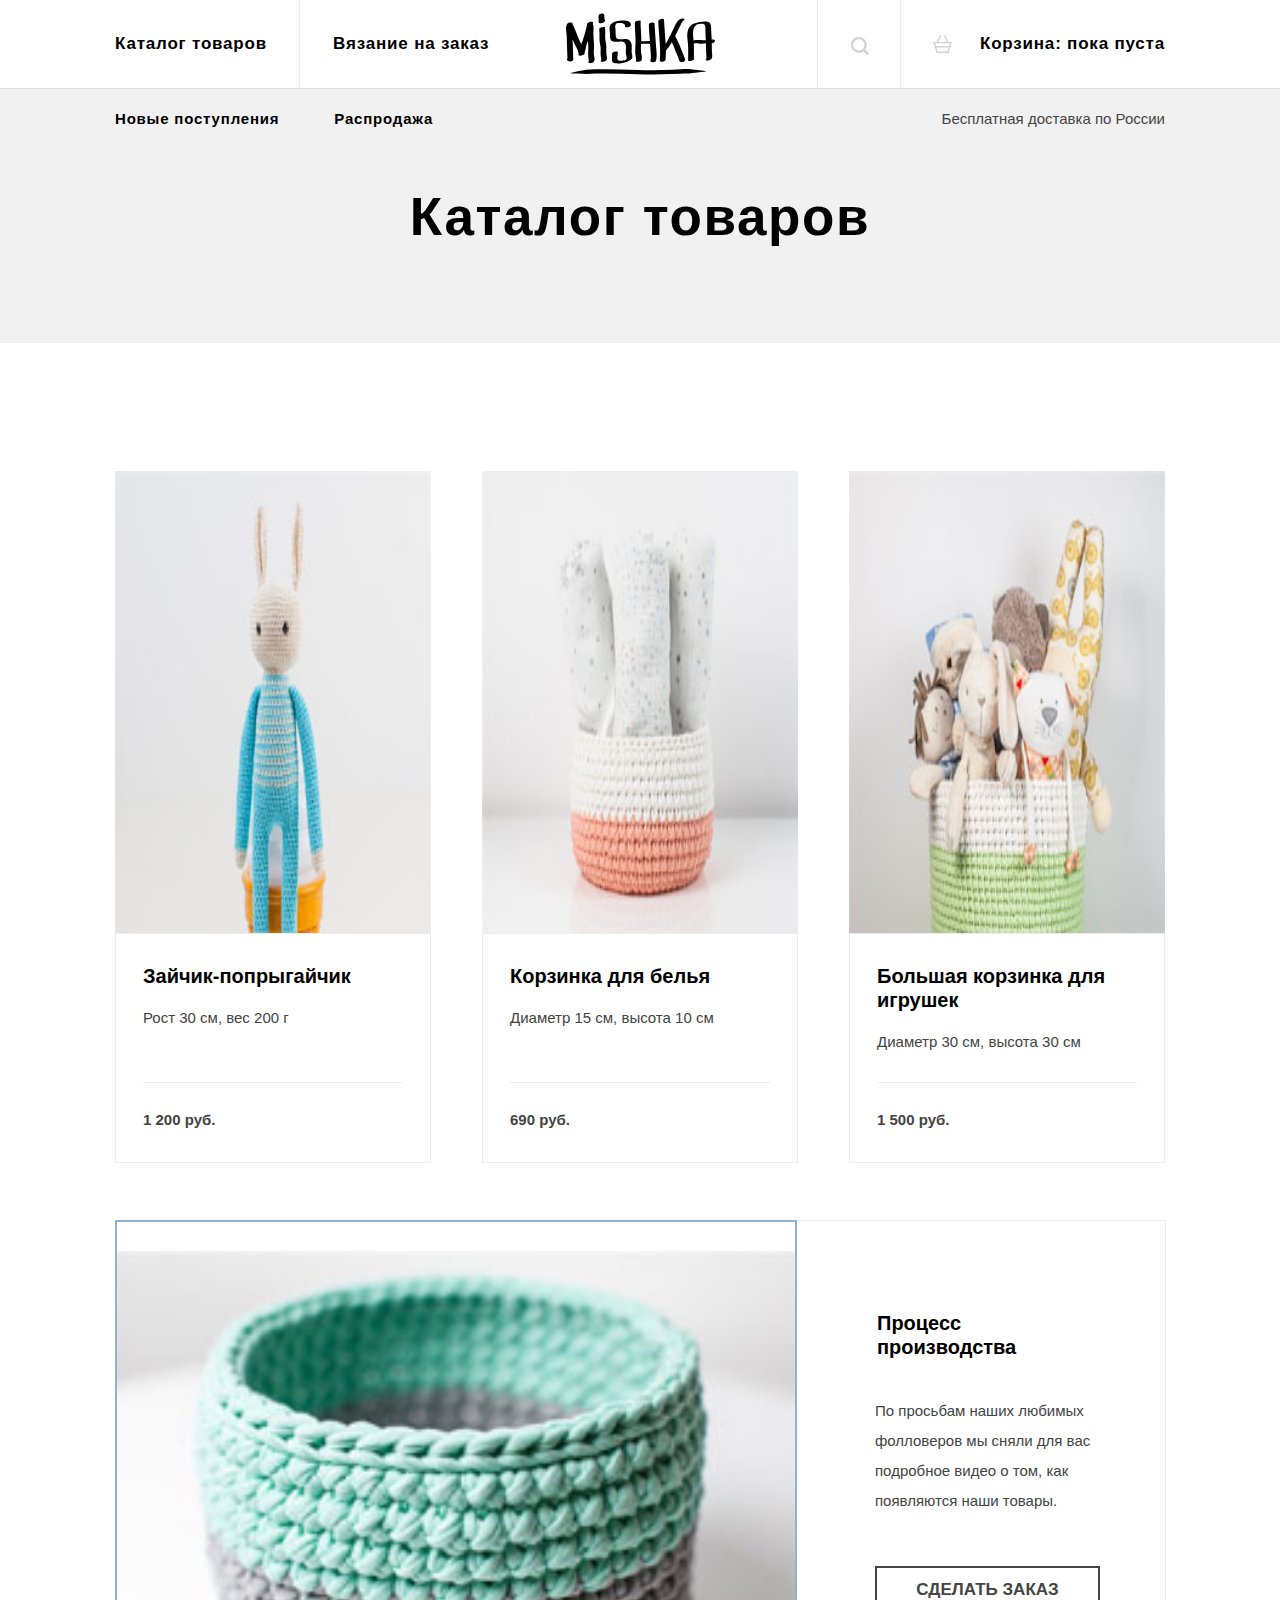
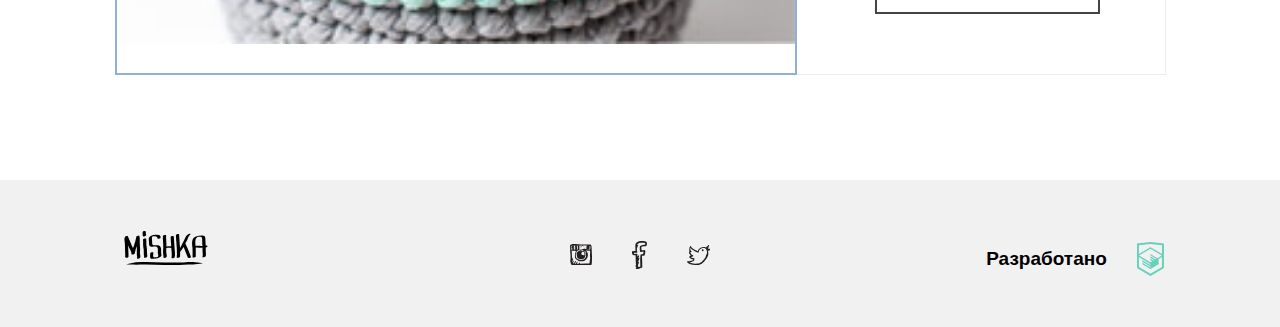
==== catalog.html @ dd87ac0c "первая проверка" ====
<!DOCTYPE html>
<html lang="ru">
  <head>
    <meta charset="utf-8">
    <meta name="viewport" content="width=device-width, initial-scale=1">
    <title>Мишка - Каталог товаров</title>
    <link rel="stylesheet" href="css/style.css">
  </head>
  <body>
    <header class="page-header">
      <div class="page-header__logo-wrapper">
        <a class="page-header__logo page-header__logo--link" href="index.html"">
          <img class="page-header__logo-image" src="img/logo-mobile.svg" width="86" height="35" alt="Логотип магазина «Мишка»">
        </a>
      </div>
      <nav class="main-nav main-nav--closed main-nav--nojs">
        <button class="main-nav__toggle" type="button"><span class="visually-hidden">Открыть меню</span></button>
        <div class="main-nav__wrapper">
          <ul class="main-nav__list menu-list">
            <li class="menu-list__item">
              <a class="menu-list__link menu-list__link--current">Каталог товаров</a>
            </li>
            <li class="menu-list__item">
              <a class="menu-list__link" href="form.html">Вязание на заказ</a>
            </li>
          </ul>
          <ul class="main-nav__list secondary-menu">
            <li class="secondary-menu__item">
              <a class="secondary-menu__link secondary-menu__link--search" href="#">
                <svg version="1.1" id="Layer_1" xmlns="http://www.w3.org/2000/svg" xmlns:xlink="http://www.w3.org/1999/xlink" x="0px" y="0px" width="17.6px" height="17.6px" viewBox="-0.8 -0.8 17.6 17.6" enable-background="new -0.8 -0.8 17.6 17.6" xml:space="preserve">
                  <path fill="#231F20" d="M16.47,14.93l-3.415-3.415C14.02,10.226,14.6,8.634,14.6,6.899c0-4.253-3.447-7.699-7.7-7.699 S-0.8,2.646-0.8,6.899s3.446,7.7,7.699,7.7c1.734,0,3.326-0.58,4.613-1.546l3.417,3.416c0.203,0.202,0.418,0.33,0.771,0.33 c0.607,0,1.1-0.492,1.1-1.1C16.8,15.459,16.739,15.2,16.47,14.93z M1.399,6.899c0-3.038,2.462-5.5,5.5-5.5s5.5,2.462,5.5,5.5 s-2.462,5.5-5.5,5.5S1.399,9.938,1.399,6.899z"/>
                </svg>
                <span class="secondary-menu__text">Поиск по сайту</span>
              </a>
            </li>
            <li class="secondary-menu__item">
              <a class="secondary-menu__link secondary-menu__link--cart" href="#">
                <svg version="1.1" id="Layer_1" xmlns="http://www.w3.org/2000/svg" xmlns:xlink="http://www.w3.org/1999/xlink" x="0px" y="0px" width="20.294px" height="18.849px" viewBox="264.205 370.961 20.294 18.849" enable-background="new 264.205 370.961 20.294 18.849" xml:space="preserve">
                  <path fill="#231F20" d="M283.75,378.19h-3.151l-3.407-6.814c-0.185-0.37-0.634-0.52-1.006-0.335 c-0.371,0.186-0.521,0.636-0.335,1.006l3.071,6.143h-9.138l3.072-6.143c0.185-0.371,0.035-0.821-0.335-1.006 c-0.37-0.185-0.821-0.035-1.006,0.335l-3.407,6.814h-3.151c-0.414,0-0.75,0.336-0.75,0.75s0.336,0.75,0.75,0.75h0.157l0.855,2.991 c-0.187,0.137-0.316,0.347-0.316,0.595c0,0.396,0.309,0.71,0.697,0.739l1.656,5.795h12.697l1.656-5.795 c0.388-0.028,0.698-0.344,0.698-0.739c0-0.249-0.129-0.459-0.316-0.596l0.854-2.991h0.157c0.414,0,0.75-0.336,0.75-0.75 S284.164,378.19,283.75,378.19z M279.569,388.311h-10.433l-1.224-4.284h12.881L279.569,388.311z M281.222,382.526h-13.739 l-0.81-2.836h15.359L281.222,382.526z"/>
                </svg>
                Корзина: пока пуста
              </a>
            </li>
          </ul>
          <ul class="main-nav__list additional-menu">
            <li class="additional-menu__item">
              <a class="additional-menu__link" href="#">Новые поступления</a>
            </li>
            <li class="additional-menu__item">
              <a class="additional-menu__link" href="#">Распродажа</a>
            </li>
          </ul>
          <p class="main-nav__delivery">Бесплатная доставка по России</p>
        </div>
      </nav>
    </header>
    <main class="page-main">
      <h1 class="page-main__title">Каталог товаров</h1>
      <section class="page-main__catalog catalog">
        <ul class="catalog__list">
          <li class="catalog__item catalog-item">
            <div class="catalog-item__wrapper">
              <a class="catalog-item__link-title" href="#">
                <h2 class="catalog-item__title">Зайчик-попрыгайчик</h2>
              </a>
              <p class="catalog-item__description">Рост 30 см, вес 200 г</p>
              <div class="catalog-item__price-cart">
                <b class="catalog-item__price">1 200 руб.</b>
                <a class="catalog-item__add-to-cart" href="#">
                  <span class="visually-hidden">Добавить в корзину</span>
                </a>
              </div>
            </div>
            <a class="catalog-item__link-image" href="#">
              <img class="catalog-item__image" src="img/photo-hare-mobile@1x.jpg" width="260" height="195" alt="Зайчик-попрыгайчик">
            </a>
          </li>
          <li class="catalog__item catalog-item">
            <div class="catalog-item__wrapper">
              <a class="catalog-item__link-title" href="#">
                <h2 class="catalog-item__title">Корзинка для белья</h2>
              </a>
              <p class="catalog-item__description">Диаметр 15 см, высота 10 см</p>
              <div class="catalog-item__price-cart">
                <b class="catalog-item__price">690 руб.</b>
                <a class="catalog-item__add-to-cart" href="#">
                  <span class="visually-hidden">Добавить в корзину</span>
                </a>
              </div>
            </div>
            <a class="catalog-item__link-image" href="#">
              <img class="catalog-item__image" src="img/photo-bowl-mobile@1x.jpg" width="260" height="195" alt="Корзинка для белья">
            </a>
          </li>
          <li class="catalog__item catalog-item">
            <div class="catalog-item__wrapper">
              <a class="catalog-item__link-title" href="#">
                <h2 class="catalog-item__title">Большая корзинка для игрушек</h2>
              </a>
              <p class="catalog-item__description">Диаметр 30 см, высота 30 см</p>
              <div class="catalog-item__price-cart">
                <b class="catalog-item__price">1 500 руб.</b>
                <a class="catalog-item__add-to-cart" href="#">
                  <span class="visually-hidden">Добавить в корзину</span>
                </a>
              </div>
            </div>
            <a class="catalog-item__link-image" href="#">
              <img class="catalog-item__image" src="img/photo-toys-mobile@1x.jpg" width="260" height="195" alt="Зайчик-попрыгайчик">
            </a>
          </li>
        </ul>
      </section>
      <section class="page-main__production-process production-process">
        <div class="production-process__wrapper">
          <h2 class="production-process__title">Процесс производства</h2>
        </div>
        <div class="production-process__wrapper">
          <p class="production-process__text">По просьбам наших любимых фолловеров мы сняли для вас подробное видео о том, как появляются наши товары.</p>
          <a class="production-process__order button" href="form.html">Сделать заказ</a>
        </div>
        <video class="production-process__video" width="260" height="150" preload="metadata" poster="img/video-mobile@1x.jpg">
          <source src="video.mp4" type="video/mp4">
          <source src="video.ogv" type="video/ogg">
          <source src="video.webm" type="video/webm">
        </video>
      </section>
    </main>
    <footer class="page-footer">
      <div class="page-footer__wrapper">
        <a class="page-footer__logo page-footer__logo--link" href="index.html">
          <img class="page-footer__logo-image" src="img/logo-mobile.svg" width="86" height="35" alt="Логотип магазина «Мишка»">
        </a>
        <section class="page-footer__social social">
          <ul class="social__list">
            <li class="social__item">
              <a class="social__link social__link--instagram" href="#">
                <span class="visually-hidden">Инстаграмм</span>
              </a>
            </li>
            <li class="social__item">
              <a class="social__link social__link--fb" href="#">
                <span class="visually-hidden">Фейсбук</span></a>
            </li>
            <li class="social__item">
              <a class="social__link social__link--twitter" href="#">
                <span class="visually-hidden">Твиттер</span>
              </a>
            </li>
          </ul>
        </section>
        <section class="page-footer__copyright copyright">
          <b class="copyright__text">Разработано</b>
          <a class="copyright__link" href="https://htmlacademy.ru/intensive/adaptive">
            <span class="visually-hidden" lang="en">HTML Academy</span>
            <svg version="1.1" id="Layer_1" xmlns="http://www.w3.org/2000/svg" xmlns:xlink="http://www.w3.org/1999/xlink" x="0px" y="0px" width="26.943px" height="34.09px" viewBox="0 0 26.943 34.09" enable-background="new 0 0 26.943 34.09" xml:space="preserve">
            <path d="M13.62,0.017L13.472,0L0,1.412v24.661l13.473,8.017l13.43-7.99l0.042-0.025V1.412L13.62,0.017z M25.019,12.127L13.495,5.334 L13.494,5.23l-0.087,0.05l-0.088-0.056v0.109L1.925,12.118V3.147l11.548-1.212l11.547,1.212V12.127z M13.405,6.787L24.923,13.5 l-4.479,2.64l-7.093-4.221l-0.014,1.415l5.904,3.513l-0.86,0.507l-5.03-2.992l-0.014,1.415l3.827,2.275l-0.782,0.523l-3.031-1.787 l-0.014,1.413l1.853,1.091l-1.8,1.081L2.034,13.622L13.405,6.787z M1.925,15.127l11.411,6.791l0.016,1.044L5.41,18.234L5.395,19.65 l7.979,4.795l0.018,1.076l-7.973-4.74l-0.013,1.414l8.021,4.822l0.046,0.025l8.143-4.872l-0.011-5.177l3.415-2.036v10.021 L13.472,31.85L1.925,24.979V15.127z"/>
            </svg>
          </a>
        </section>
      </div>
    </footer>

    <!-- Модальное окно -->
    <section class="modal">
      <h3 class="modal__title">Добавить в корзину</h3>
      <p class="modal__text">Выберите размер:</p>
      <form class="modal__form" action="https://echo.htmlacademy.ru" method="post">
        <ul class="modal__size-list size-list">
          <li class="size-list__item">
            <input class="visually-hidden size-list__input" id="size-s" type="radio" name="size" value="S" checked>
            <label class="size-list__label size-list__label--s" for="size-s"><span class="visually-hidden">Размер "S"</span></label>
          </li>
          <li class="size-list__item">
            <input class="visually-hidden size-list__input" id="size-m" type="radio" name="size" value="M">
            <label class="size-list__label size-list__label--m" for="size-m"><span class="visually-hidden">Размер "М"</span></label>
          </li>
          <li class="size-list__item">
            <input class="visually-hidden size-list__input" id="size-l" type="radio" name="size" value="L">
            <label class="size-list__label size-list__label--l" for="size-l"><span class="visually-hidden">Размер "L"</span></label>
          </li>
        </ul>
        <button class="modal__add" type="submit">Добавить</button>
      </form>
    </section>
    <div class="modal-overlay"></div>
    <script src="js/menu.js"></script>
  </body>
</html>
---- css/style.css ----
/* stylelint-disable */
/*! normalize.css v8.0.0 | MIT License | github.com/necolas/normalize.css */
/* Document
   ========================================================================== */
/**
 * 1. Correct the line height in all browsers.
 * 2. Prevent adjustments of font size after orientation changes in iOS.
 */
html {
  line-height: 1.15;
  /* 1 */
  -webkit-text-size-adjust: 100%;
  /* 2 */
}
/* Sections
   ========================================================================== */
/**
 * Remove the margin in all browsers.
 */
body {
  margin: 0;
}
/**
 * Correct the font size and margin on `h1` elements within `section` and
 * `article` contexts in Chrome, Firefox, and Safari.
 */
h1 {
  font-size: 2em;
  margin: 0.67em 0;
}
/* Grouping content
   ========================================================================== */
/**
 * 1. Add the correct box sizing in Firefox.
 * 2. Show the overflow in Edge and IE.
 */
hr {
  -webkit-box-sizing: content-box;
          box-sizing: content-box;
  /* 1 */
  height: 0;
  /* 1 */
  overflow: visible;
  /* 2 */
}
/**
 * 1. Correct the inheritance and scaling of font size in all browsers.
 * 2. Correct the odd `em` font sizing in all browsers.
 */
pre {
  font-family: monospace, monospace;
  /* 1 */
  font-size: 1em;
  /* 2 */
}
/* Text-level semantics
   ========================================================================== */
/**
 * Remove the gray background on active links in IE 10.
 */
a {
  background-color: transparent;
}
/**
 * 1. Remove the bottom border in Chrome 57-
 * 2. Add the correct text decoration in Chrome, Edge, IE, Opera, and Safari.
 */
abbr[title] {
  border-bottom: none;
  /* 1 */
  text-decoration: underline;
  /* 2 */
  -webkit-text-decoration: underline dotted;
          text-decoration: underline dotted;
  /* 2 */
}
/**
 * Add the correct font weight in Chrome, Edge, and Safari.
 */
b,
strong {
  font-weight: bolder;
}
/**
 * 1. Correct the inheritance and scaling of font size in all browsers.
 * 2. Correct the odd `em` font sizing in all browsers.
 */
code,
kbd,
samp {
  font-family: monospace, monospace;
  /* 1 */
  font-size: 1em;
  /* 2 */
}
/**
 * Add the correct font size in all browsers.
 */
small {
  font-size: 80%;
}
/**
 * Prevent `sub` and `sup` elements from affecting the line height in
 * all browsers.
 */
sub,
sup {
  font-size: 75%;
  line-height: 0;
  position: relative;
  vertical-align: baseline;
}
sub {
  bottom: -0.25em;
}
sup {
  top: -0.5em;
}
/* Embedded content
   ========================================================================== */
/**
 * Remove the border on images inside links in IE 10.
 */
img {
  border-style: none;
}
/* Forms
   ========================================================================== */
/**
 * 1. Change the font styles in all browsers.
 * 2. Remove the margin in Firefox and Safari.
 */
button,
input,
optgroup,
select,
textarea {
  font-family: inherit;
  /* 1 */
  font-size: 100%;
  /* 1 */
  line-height: 1.15;
  /* 1 */
  margin: 0;
  /* 2 */
}
/**
 * Show the overflow in IE.
 * 1. Show the overflow in Edge.
 */
button,
input {
  /* 1 */
  overflow: visible;
}
/**
 * Remove the inheritance of text transform in Edge, Firefox, and IE.
 * 1. Remove the inheritance of text transform in Firefox.
 */
button,
select {
  /* 1 */
  text-transform: none;
}
/**
 * Correct the inability to style clickable types in iOS and Safari.
 */
button,
[type="button"],
[type="reset"],
[type="submit"] {
  -webkit-appearance: button;
}
/**
 * Remove the inner border and padding in Firefox.
 */
button::-moz-focus-inner,
[type="button"]::-moz-focus-inner,
[type="reset"]::-moz-focus-inner,
[type="submit"]::-moz-focus-inner {
  border-style: none;
  padding: 0;
}
/**
 * Restore the focus styles unset by the previous rule.
 */
button:-moz-focusring,
[type="button"]:-moz-focusring,
[type="reset"]:-moz-focusring,
[type="submit"]:-moz-focusring {
  outline: 1px dotted ButtonText;
}
/**
 * Correct the padding in Firefox.
 */
fieldset {
  padding: 0.35em 0.75em 0.625em;
}
/**
 * 1. Correct the text wrapping in Edge and IE.
 * 2. Correct the color inheritance from `fieldset` elements in IE.
 * 3. Remove the padding so developers are not caught out when they zero out
 *    `fieldset` elements in all browsers.
 */
legend {
  -webkit-box-sizing: border-box;
          box-sizing: border-box;
  /* 1 */
  color: inherit;
  /* 2 */
  display: table;
  /* 1 */
  max-width: 100%;
  /* 1 */
  padding: 0;
  /* 3 */
  white-space: normal;
  /* 1 */
}
/**
 * Add the correct vertical alignment in Chrome, Firefox, and Opera.
 */
progress {
  vertical-align: baseline;
}
/**
 * Remove the default vertical scrollbar in IE 10+.
 */
textarea {
  overflow: auto;
}
/**
 * 1. Add the correct box sizing in IE 10.
 * 2. Remove the padding in IE 10.
 */
[type="checkbox"],
[type="radio"] {
  -webkit-box-sizing: border-box;
          box-sizing: border-box;
  /* 1 */
  padding: 0;
  /* 2 */
}
/**
 * Correct the cursor style of increment and decrement buttons in Chrome.
 */
[type="number"]::-webkit-inner-spin-button,
[type="number"]::-webkit-outer-spin-button {
  height: auto;
}
/**
 * 1. Correct the odd appearance in Chrome and Safari.
 * 2. Correct the outline style in Safari.
 */
[type="search"] {
  -webkit-appearance: textfield;
  /* 1 */
  outline-offset: -2px;
  /* 2 */
}
/**
 * Remove the inner padding in Chrome and Safari on macOS.
 */
[type="search"]::-webkit-search-decoration {
  -webkit-appearance: none;
}
/**
 * 1. Correct the inability to style clickable types in iOS and Safari.
 * 2. Change font properties to `inherit` in Safari.
 */
::-webkit-file-upload-button {
  -webkit-appearance: button;
  /* 1 */
  font: inherit;
  /* 2 */
}
/* Interactive
   ========================================================================== */
/*
 * Add the correct display in Edge, IE 10+, and Firefox.
 */
details {
  display: block;
}
/*
 * Add the correct display in all browsers.
 */
summary {
  display: list-item;
}
/* Misc
   ========================================================================== */
/**
 * Add the correct display in IE 10+.
 */
template {
  display: none;
}
/**
 * Add the correct display in IE 10.
 */
[hidden] {
  display: none;
}
@font-face {
  font-family: "OpenSans";
  font-style: bold;
  font-weight: 700;
  src: local("OpenSans Bold"), local("OpenSans-Bold"), url("fonts/opensansbold.woff2") format("woff2");
}
@font-face {
  font-family: "OpenSans";
  font-style: normal;
  font-weight: 400;
  src: local("OpenSans Regular"), local("OpenSans-Regular"), url("fonts/opensans.woff2") format("woff2");
}
body {
  min-width: 320px;
  margin: 0;
  padding: 0;
  font-style: normal;
  font-size: 15px;
  font-weight: 400;
  line-height: 24px;
  font-family: "OpenSans", "Arial", sans-serif;
  color: #444444;
  background-color: #ffffff;
}
img {
  max-width: 100%;
  height: auto;
}
.visually-hidden {
  position: absolute;
  width: 1px;
  height: 1px;
  margin: -1px;
  padding: 0;
  border: 0;
  white-space: nowrap;
  -webkit-clip-path: inset(100%);
          clip-path: inset(100%);
  clip: rect(0 0 0 0);
  overflow: hidden;
}
.modal-overlay {
  position: fixed;
  top: 0;
  left: 0;
  z-index: 15;
  display: none;
  width: 100%;
  height: 100%;
  background-color: rgba(255, 255, 255, 0.9);
}
.page-header {
  position: relative;
  display: -webkit-box;
  display: -ms-flexbox;
  display: flex;
  -webkit-box-orient: vertical;
  -webkit-box-direction: normal;
      -ms-flex-direction: column;
          flex-direction: column;
  max-width: 1150px;
  margin: 0 auto;
}
.page-header__logo-wrapper {
  position: relative;
  z-index: 5;
  text-align: center;
  background-color: #ffffff;
  -webkit-box-shadow: inset 0 1px 0 0 #ececec, 0 1px 0 0 #ececec;
          box-shadow: inset 0 1px 0 0 #ececec, 0 1px 0 0 #ececec;
}
.page-header__logo {
  display: inline-block;
  height: 79px;
  padding: 0;
  vertical-align: middle;
}
.page-header__logo--link:hover {
  opacity: 0.6;
}
.page-header__logo--link:active {
  opacity: 0.3;
}
.page-header__logo-image {
  width: 86px;
  height: 35px;
  margin-top: 22px;
}
@media (min-width: 768px) {
  .page-header {
    -webkit-box-orient: horizontal;
    -webkit-box-direction: normal;
        -ms-flex-direction: row;
            flex-direction: row;
    -ms-flex-wrap: wrap;
        flex-wrap: wrap;
    height: 88px;
  }
  .page-header--index {
    -webkit-box-shadow: 0 1px 0 0 #ececec;
            box-shadow: 0 1px 0 0 #ececec;
  }
  .page-header__logo-wrapper {
    margin-left: 6.51%;
    -webkit-box-shadow: none;
            box-shadow: none;
  }
  .page-header__logo-image {
    width: 113px;
    height: 46px;
    margin-top: 24px;
  }
}
@media (min-width: 1150px) {
  .page-header {
    max-width: 1150px;
  }
  .page-header__logo-wrapper {
    position: absolute;
    left: 50%;
    margin-left: -74.5px;
  }
  .page-header__logo {
    padding: 0;
  }
  .page-header__logo-image {
    width: 149px;
    height: 72px;
    margin-top: 8px;
  }
}
.main-nav__toggle {
  position: absolute;
  top: 0;
  right: 0;
  z-index: 10;
  display: block;
  width: 30px;
  height: 30px;
  margin-top: 24px;
  margin-right: 8.1%;
  background-color: transparent;
  border: none;
  cursor: pointer;
}
.main-nav--closed .main-nav__toggle {
  background-image: url("../img/icon-menu-open.svg");
  background-repeat: no-repeat;
  background-position: center;
}
.main-nav--opened .main-nav__toggle {
  background-image: url("../img/icon-menu-close.svg");
  background-repeat: no-repeat;
  background-position: center;
}
.main-nav__list {
  list-style: none;
}
@media (max-width: 767px) {
  .main-nav--closed:not(.main-nav--nojs) .main-nav__wrapper {
    -webkit-transform: translateY(-100%);
            transform: translateY(-100%);
  }
  .main-nav__wrapper {
    position: absolute;
    right: 0;
    z-index: 2;
    width: 320px;
    background-color: #ffffff;
    -webkit-transition: -webkit-transform 0.4s ease-out;
    transition: -webkit-transform 0.4s ease-out;
    transition: transform 0.4s ease-out;
    transition: transform 0.4s ease-out, -webkit-transform 0.4s ease-out;
  }
  .main-nav--nojs .main-nav__wrapper {
    width: 100%;
  }
  .main-nav--nojs .menu-list__link,
  .main-nav--nojs .secondary-menu__link {
    padding-left: 23.44%;
  }
  .main-nav--nojs .secondary-menu__link svg {
    left: 9.38%;
  }
  .main-nav--nojs .main-nav__wrapper {
    position: static;
    display: block;
  }
  .main-nav--nojs .main-nav__toggle {
    display: none;
  }
}
.main-nav__delivery {
  display: none;
}
@media (min-width: 768px) {
  .main-nav {
    width: 100%;
  }
  .main-nav__wrapper {
    display: -webkit-box;
    display: -ms-flexbox;
    display: flex;
    -ms-flex-wrap: wrap;
        flex-wrap: wrap;
  }
  .main-nav__toggle {
    display: none;
  }
  .main-nav__delivery {
    display: block;
    margin-bottom: 0;
    margin-top: 19px;
    margin-left: auto;
    margin-right: 6.51%;
  }
}
@media (min-width: 1150px) {
  .main-nav {
    -webkit-box-ordinal-group: 0;
        -ms-flex-order: -1;
            order: -1;
    margin: 0;
  }
  .main-nav__delivery {
    margin-right: 50px;
  }
}
.menu-list {
  display: -webkit-box;
  display: -ms-flexbox;
  display: flex;
  -webkit-box-orient: vertical;
  -webkit-box-direction: normal;
      -ms-flex-direction: column;
          flex-direction: column;
  margin: 0;
  padding: 0;
}
.menu-list__item {
  -webkit-box-shadow: inset 0 1px 0 0 #ececec, 0 1px 0 0 #ececec;
          box-shadow: inset 0 1px 0 0 #ececec, 0 1px 0 0 #ececec;
}
.menu-list__link {
  display: block;
  padding: 27px 30px 28px 75px;
  font-style: normal;
  font-size: 17px;
  font-weight: 700;
  line-height: 24px;
  font-family: "OpenSans", "Arial", sans-serif;
  color: #000000;
  text-decoration: none;
  letter-spacing: 0.8px;
}
.menu-list__link:hover:not(.menu-list__link--current) {
  opacity: 0.6;
}
.menu-list__link:active:not(.menu-list__link--current) {
  opacity: 0.3;
}
@media (min-width: 768px) {
  .menu-list {
    -webkit-box-orient: horizontal;
    -webkit-box-direction: normal;
        -ms-flex-direction: row;
            flex-direction: row;
    -ms-flex-wrap: wrap;
        flex-wrap: wrap;
    width: 50%;
    margin-top: 9px;
    margin-left: 6.5%;
  }
  .menu-list__item {
    margin-right: 30px;
    -webkit-box-shadow: none;
            box-shadow: none;
  }
  .menu-list__link {
    padding: 10px 0;
    font-size: 15px;
  }
}
@media (min-width: 1150px) {
  .menu-list {
    width: 500px;
    height: 88px;
    margin: 0;
  }
  .menu-list__item {
    margin: 0;
    padding: 32px 33px;
  }
  .menu-list__item:first-child {
    padding-left: 50px;
    -webkit-box-shadow: inset -1px 0 0 0 #ececec;
            box-shadow: inset -1px 0 0 0 #ececec;
  }
  .menu-list__link {
    padding: 0;
    font-size: 17px;
  }
}
.additional-menu {
  display: none;
  margin: 0;
  margin-top: 19px;
  margin-left: 50px;
  padding: 0;
  list-style: none;
}
.additional-menu__item {
  margin-right: 55px;
  padding: 0;
}
.additional-menu__link {
  display: block;
  font-style: normal;
  font-size: 15px;
  font-weight: 700;
  line-height: 24px;
  font-family: "OpenSans", "Arial", sans-serif;
  color: #000000;
  text-decoration: none;
  letter-spacing: 0.8px;
  border: none;
}
.additional-menu__link:hover {
  opacity: 0.6;
}
.additional-menu__link:active {
  opacity: 0.3;
}
@media (min-width: 1150px) {
  .additional-menu {
    display: -webkit-box;
    display: -ms-flexbox;
    display: flex;
  }
}
.page-main__title {
  -webkit-box-sizing: border-box;
          box-sizing: border-box;
  height: 177px;
  margin: 0 auto;
  padding: 72px 9.4%;
  font-style: normal;
  font-size: 27px;
  font-weight: 700;
  line-height: 30px;
  font-family: "OpenSans", "Arial", sans-serif;
  color: #000000;
  text-align: center;
  letter-spacing: 1.6px;
  background-color: #f1f1f1;
}
.page-main__title--index {
  height: 283px;
  background-color: #f9f9f9;
  background-image: url("../img/hero-mobile@1x.jpg");
  background-repeat: no-repeat;
  background-position: center -17px;
}
.page-main__good-of-week {
  padding: 30px;
}
.page-main__about-us {
  padding: 30px;
}
.page-main__reviews {
  padding: 30px;
  padding-bottom: 45px;
}
.page-main__contacts {
  padding: 39px 0;
}
.page-main__catalog {
  padding: 30px;
}
.page-main__production-process {
  padding: 0 30px;
  padding-bottom: 58px;
}
.page-main__custom-make {
  padding: 28px 30px 55px;
}
@media (min-width: 768px) {
  .page-main__title {
    height: 226px;
    padding: 100px 50px;
    font-size: 43px;
    line-height: 50px;
  }
  .page-main__title--index {
    height: 746px;
    padding-top: 156px;
  }
  .page-main__title:not(.page-main__title--index) {
    -webkit-box-shadow: inset 0 1px 0 0 #dfdfdf;
            box-shadow: inset 0 1px 0 0 #dfdfdf;
  }
  .page-main__good-of-week {
    padding: 50px;
    padding-top: 46px;
  }
  .page-main__about-us {
    padding: 50px;
    padding-top: 60px;
  }
  .page-main__reviews {
    margin-bottom: 68px;
    padding: 50px;
    padding-top: 85px;
  }
  .page-main__contacts {
    padding: 70px 0 57px;
  }
  .page-main__catalog {
    padding: 79px 50px 53px;
  }
  .page-main__production-process {
    padding: 0 50px;
    padding-bottom: 63px;
  }
  .page-main__custom-make {
    padding: 80px 0 50px;
  }
}
@media (min-width: 1150px) {
  .page-main__title {
    height: 255px;
    font-size: 53px;
    line-height: 57px;
  }
  .page-main__title--index {
    height: 746px;
    padding-top: 156px;
  }
  .page-main__good-of-week {
    max-width: 1050px;
    margin: 0 auto;
    padding-top: 125px;
  }
  .page-main__about-us {
    max-width: 1050px;
    margin: 0 auto;
    padding-top: 70px;
  }
  .page-main__reviews {
    max-width: 1050px;
    margin: 0 auto;
    margin-bottom: 67px;
    padding-top: 80px;
    padding-bottom: 100px;
  }
  .page-main__contacts {
    max-width: 1050px;
    height: 457px;
    margin: 0 auto;
    padding: 70px 50px 105px;
  }
  .page-main__catalog {
    max-width: 1050px;
    margin: 0 auto;
    padding: 128px 50px 57px;
  }
  .page-main__production-process {
    max-width: 1050px;
    margin: 0 auto;
    padding: 0 50px 105px;
  }
  .page-main__custom-make {
    padding: 128px 0 51px;
  }
}
.categories__list {
  -webkit-box-sizing: border-box;
          box-sizing: border-box;
  display: -webkit-box;
  display: -ms-flexbox;
  display: flex;
  -webkit-box-orient: vertical;
  -webkit-box-direction: normal;
      -ms-flex-direction: column;
          flex-direction: column;
  margin: 0;
  padding: 0;
  list-style: none;
}
.categories__link {
  display: -webkit-box;
  display: -ms-flexbox;
  display: flex;
  -webkit-box-pack: justify;
      -ms-flex-pack: justify;
          justify-content: space-between;
  -webkit-box-align: center;
      -ms-flex-align: center;
          align-items: center;
  color: #ffffff;
  text-decoration: none;
}
.categories__link--interior {
  padding: 20.5px 9.4%;
  background-color: #63d1bb;
  -webkit-transition: 0.4s ease-out;
  transition: 0.4s ease-out;
}
.categories__link--interior svg {
  width: 40px;
  height: 62px;
  margin-right: 6px;
  fill: #149080;
  opacity: 0.5;
  -webkit-transition: opacity 0.2s ease-out;
  transition: opacity 0.2s ease-out;
}
.categories__link--toys {
  padding: 21.5px 9.4%;
  background-color: #56c3b2;
  -webkit-transition: 0.4s ease-out;
  transition: 0.4s ease-out;
}
.categories__link--toys svg {
  width: 60px;
  height: 60px;
  margin-right: -3px;
}
.categories__link--toys path {
  fill: #149080;
  opacity: 0.5;
  -webkit-transition: opacity 0.2s ease-out;
  transition: opacity 0.2s ease-out;
}
.categories__link--interior:hover,
.categories__link--interior:focus {
  margin-top: -5px;
  padding-bottom: 25.5px;
  background-color: #59d5bc;
}
.categories__link--interior:hover svg,
.categories__link--interior:focus svg {
  opacity: 0.7;
}
.categories__link--toys:hover,
.categories__link--toys:focus {
  margin-top: -5px;
  padding-bottom: 26.5px;
  background-color: #46c1ae;
}
.categories__link--toys:hover path,
.categories__link--toys:focus path {
  opacity: 0.7;
}
.categories__link:active .categories__title {
  opacity: 0.3;
  -webkit-transition: none;
  transition: none;
}
.categories__link--interior:active svg,
.categories__link--toys:active path {
  opacity: 0.3;
  -webkit-transition: none;
  transition: none;
}
.categories__title {
  margin: 0;
  font-style: normal;
  font-size: 19px;
  font-weight: 700;
  line-height: 24px;
  font-family: "OpenSans", "Arial", sans-serif;
}
@media (min-width: 768px) {
  .categories__list {
    -webkit-box-orient: horizontal;
    -webkit-box-direction: normal;
        -ms-flex-direction: row;
            flex-direction: row;
    margin: 0 auto;
    padding: 0 50px;
  }
  .categories__item {
    width: 50%;
    margin-top: -119px;
  }
  .categories__title {
    padding-left: 35px;
    font-size: 20px;
    line-height: 30px;
  }
}
@media (min-width: 1150px) {
  .categories__list {
    max-width: 1150px;
  }
}
.good-of-week {
  position: relative;
}
.good-of-week__title {
  position: absolute;
  top: 63px;
  margin: 0;
  padding: 0;
  font-style: normal;
  font-size: 17px;
  font-weight: 700;
  line-height: 20px;
  font-family: "OpenSans", "Arial", sans-serif;
  color: #63d1bb;
}
.good-of-week__item {
  margin: 0;
  padding: 0;
}
@media (min-width: 768px) {
  .good-of-week__title {
    line-height: 17px;
  }
}
.good {
  display: -webkit-box;
  display: -ms-flexbox;
  display: flex;
  -webkit-box-orient: vertical;
  -webkit-box-direction: normal;
      -ms-flex-direction: column;
          flex-direction: column;
}
.good__good-of-week {
  margin: 0;
  margin-bottom: 22px;
  padding: 0;
  font-style: normal;
  font-size: 17px;
  font-weight: 700;
  line-height: 20px;
  font-family: "OpenSans", "Arial", sans-serif;
  color: #63d1bb;
  text-transform: uppercase;
}
.good__title {
  margin: 0;
  margin-bottom: 4px;
  padding: 0;
  font-style: normal;
  font-size: 25px;
  font-weight: 700;
  line-height: 30px;
  font-family: "OpenSans", "Arial", sans-serif;
  color: #000000;
  letter-spacing: 1px;
}
.good__wrapper {
  display: -webkit-box;
  display: -ms-flexbox;
  display: flex;
  -webkit-box-orient: vertical;
  -webkit-box-direction: normal;
      -ms-flex-direction: column;
          flex-direction: column;
}
.good__description {
  margin: 0;
  margin-bottom: 17px;
  padding: 0;
}
.good__specification {
  margin: 0;
  margin-bottom: 28px;
  padding: 0;
}
.good__image {
  width: 100%;
  margin: 0;
  margin-bottom: 25px;
  padding: 0;
}
.good__price {
  margin: 0;
  margin-bottom: 26px;
  padding: 0;
  font-style: normal;
  font-size: 17px;
  font-weight: 700;
  line-height: 24px;
  font-family: "OpenSans", "Arial", sans-serif;
  text-align: center;
  letter-spacing: 0.6px;
}
.good__order {
  -webkit-box-sizing: border-box;
          box-sizing: border-box;
  margin-bottom: 10px;
}
@media (min-width: 768px) {
  .good {
    -webkit-box-orient: horizontal;
    -webkit-box-direction: normal;
        -ms-flex-direction: row;
            flex-direction: row;
    -ms-flex-wrap: wrap;
        flex-wrap: wrap;
  }
  .good__good-of-week {
    width: 100px;
    margin-top: 11px;
    margin-right: 13px;
    margin-bottom: 0;
    margin-left: auto;
    line-height: 17px;
    text-align: center;
  }
  .good__title {
    margin-bottom: 48px;
    margin-left: -3px;
    font-size: 43px;
    line-height: 50px;
  }
  .good__wrapper {
    position: relative;
    width: 100%;
  }
  .good__description {
    width: 42%;
    margin-bottom: 37px;
    font-size: 17px;
    line-height: 30px;
  }
  .good__specification {
    width: 43%;
    margin-bottom: 56px;
  }
  .good__image {
    position: absolute;
    top: 7px;
    right: 0;
    z-index: -1;
    width: 333px;
    height: 404px;
  }
  .good__price {
    width: 43%;
    margin-bottom: 33px;
    font-size: 20px;
  }
  .good__order {
    width: 43%;
  }
}
@media (min-width: 1150px) {
  .good__title {
    margin-left: 27px;
    font-size: 53px;
    line-height: 57px;
  }
  .good__good-of-week {
    -webkit-box-ordinal-group: 0;
        -ms-flex-order: -1;
            order: -1;
    margin-top: 14px;
    margin-left: 32px;
  }
  .good__wrapper {
    margin-left: 175px;
  }
  .good__description {
    width: 293px;
    margin-bottom: 48px;
  }
  .good__specification {
    width: 293px;
    margin-bottom: 111px;
  }
  .good__image {
    top: -159px;
    width: 525px;
    height: 636px;
  }
  .good__price {
    width: 293px;
    margin-bottom: 33px;
    font-size: 20px;
  }
  .good__order {
    width: 293px;
  }
}
.good-specification {
  border-collapse: collapse;
}
.good-specification__row {
  border-bottom: 1px solid #ececec;
}
.good-specification__field {
  width: 38%;
  padding: 7px 0 8px;
}
.good-specification__value {
  width: 62%;
  padding: 7px 0 8px;
}
@media (min-width: 768px) {
  .good-specification {
    width: 43%;
  }
  .good-specification__field {
    width: 34%;
  }
  .good-specification__value {
    width: 66%;
  }
}
@media (min-width: 1150px) {
  .good-specification {
    width: 293px;
  }
}
.button {
  padding: 14px;
  font-style: normal;
  font-size: 17px;
  font-weight: 700;
  line-height: 20px;
  font-family: "OpenSans", "Arial", sans-serif;
  color: #444444;
  text-transform: uppercase;
  text-decoration: none;
  text-align: center;
  background-color: #ffffff;
  border: 2px solid #444444;
  cursor: pointer;
}
.button:hover {
  color: #ffffff;
  background-color: #444444;
}
.button:active {
  color: rgba(255, 255, 255, 0.3);
  background-color: #444444;
}
.about-us {
  display: -webkit-box;
  display: -ms-flexbox;
  display: flex;
  -webkit-box-orient: vertical;
  -webkit-box-direction: normal;
      -ms-flex-direction: column;
          flex-direction: column;
}
.about-us__title {
  margin: 0;
  margin-bottom: 28px;
  padding: 0;
  font-style: normal;
  font-size: 25px;
  font-weight: 700;
  line-height: 30px;
  font-family: "OpenSans", "Arial", sans-serif;
  color: #000000;
}
.about-us__advantages {
  margin: 0;
  padding: 0;
  list-style: none;
}
@media (min-width: 768px) {
  .about-us__title {
    font-size: 43px;
    line-height: 50px;
  }
}
@media (min-width: 1150px) {
  .about-us__title {
    padding: 0 175px;
    font-size: 53px;
    line-height: 57px;
  }
  .about-us__advantages {
    padding: 0 175px;
  }
}
.advantages {
  display: -webkit-box;
  display: -ms-flexbox;
  display: flex;
  -webkit-box-orient: vertical;
  -webkit-box-direction: normal;
      -ms-flex-direction: column;
          flex-direction: column;
}
.advantages__item {
  margin-bottom: 28px;
  font-style: normal;
  font-size: 17px;
  font-weight: 700;
  line-height: 20px;
  font-family: "OpenSans", "Arial", sans-serif;
  color: #000000;
}
@media (min-width: 768px) {
  .advantages {
    -webkit-box-orient: horizontal;
    -webkit-box-direction: normal;
        -ms-flex-direction: row;
            flex-direction: row;
    -ms-flex-wrap: wrap;
        flex-wrap: wrap;
  }
  .advantages__item {
    -webkit-box-sizing: border-box;
            box-sizing: border-box;
    width: 50%;
    padding-right: 50px;
    font-size: 20px;
    line-height: 22px;
  }
  .advantages__item--materials {
    -webkit-box-ordinal-group: 1;
        -ms-flex-order: 0;
            order: 0;
  }
  .advantages__item--style {
    -webkit-box-ordinal-group: 3;
        -ms-flex-order: 2;
            order: 2;
  }
  .advantages__item--likes {
    -webkit-box-ordinal-group: 5;
        -ms-flex-order: 4;
            order: 4;
  }
  .advantages__item--with-love {
    -webkit-box-ordinal-group: 2;
        -ms-flex-order: 1;
            order: 1;
  }
  .advantages__item--support {
    -webkit-box-ordinal-group: 4;
        -ms-flex-order: 3;
            order: 3;
  }
  .advantages__item--gift-box {
    -webkit-box-ordinal-group: 6;
        -ms-flex-order: 5;
            order: 5;
  }
}
.reviews {
  display: -webkit-box;
  display: -ms-flexbox;
  display: flex;
  -webkit-box-orient: vertical;
  -webkit-box-direction: normal;
      -ms-flex-direction: column;
          flex-direction: column;
}
.reviews__title {
  margin: 0;
  margin-bottom: 28px;
  padding: 0;
  font-style: normal;
  font-size: 25px;
  font-weight: 700;
  line-height: 30px;
  font-family: "OpenSans", "Arial", sans-serif;
  color: #000000;
}
.reviews__item {
  margin: 0;
  padding: 0;
}
.reviews__write {
  padding-right: 40px;
  padding-left: 40px;
}
@media (min-width: 768px) {
  .reviews {
    -webkit-box-orient: horizontal;
    -webkit-box-direction: normal;
        -ms-flex-direction: row;
            flex-direction: row;
    -webkit-box-pack: justify;
        -ms-flex-pack: justify;
            justify-content: space-between;
    -ms-flex-wrap: wrap;
        flex-wrap: wrap;
    -webkit-box-align: start;
        -ms-flex-align: start;
            align-items: flex-start;
    background-image: url("../img/review@1x.jpg");
    background-repeat: no-repeat;
    background-position: 0 0;
    background-size: 350px 457px;
  }
  .reviews__title {
    margin-bottom: 43px;
    font-size: 43px;
    line-height: 50px;
  }
  .reviews__list {
    -webkit-box-ordinal-group: 2;
        -ms-flex-order: 1;
            order: 1;
    display: -webkit-box;
    display: -ms-flexbox;
    display: flex;
    -webkit-box-align: end;
        -ms-flex-align: end;
            align-items: flex-end;
  }
}
@media (min-width: 1150px) {
  .reviews {
    background-position: 50px 0;
  }
  .reviews__title {
    padding: 0 175px;
    font-size: 53px;
    line-height: 57px;
  }
  .reviews__list {
    padding-left: 175px;
  }
}
.review {
  margin-bottom: 30px;
}
.review__text {
  margin: 0;
  margin-bottom: 35px;
  padding: 0;
}
.review__author {
  margin: 0;
  margin-bottom: 10px;
  padding: 0;
  font-style: normal;
  font-size: 17px;
  font-weight: 700;
  line-height: 20px;
  font-family: "OpenSans", "Arial", sans-serif;
  color: #000000;
}
.review__author-email {
  margin: 0;
  margin-bottom: 10px;
  padding: 0;
  font-style: normal;
}
@media (min-width: 768px) {
  .review {
    margin: 0;
  }
  .review__text {
    margin-bottom: 65px;
    font-size: 17px;
    line-height: 30px;
  }
}
@media (min-width: 1150px) {
  .review__text {
    margin-bottom: 50px;
  }
}
.slider__buttons {
  display: -webkit-box;
  display: -ms-flexbox;
  display: flex;
  width: 100%;
  margin-bottom: 38px;
}
.slider__prev {
  width: 50%;
}
.slider__next {
  width: 50%;
}
@media (min-width: 768px) {
  .slider {
    position: relative;
  }
  .slider__buttons {
    position: absolute;
    right: 0;
    bottom: 0;
    width: 165px;
    margin: 0;
  }
}
.contacts {
  display: -webkit-box;
  display: -ms-flexbox;
  display: flex;
  -webkit-box-orient: vertical;
  -webkit-box-direction: normal;
      -ms-flex-direction: column;
          flex-direction: column;
}
.contacts__title {
  margin: 0;
  margin-bottom: 35px;
  padding: 0 30px;
  font-style: normal;
  font-size: 18px;
  font-weight: 700;
  line-height: 30px;
  font-family: "OpenSans", "Arial", sans-serif;
  color: #000000;
}
.contacts__wrapper {
  margin-bottom: 40px;
  padding: 0 30px;
}
.contacts__info {
  display: -webkit-box;
  display: -ms-flexbox;
  display: flex;
  margin: 0;
}
.contacts__info:not(:last-child) {
  margin-bottom: 40px;
}
.contacts__email {
  margin-left: 30px;
  color: #444444;
  text-decoration: none;
  border-bottom: 1px solid #63d1bb;
}
.contacts__address {
  margin-left: 30px;
}
.contacts__map-image {
  width: 100%;
  margin: 0;
  margin-bottom: 39px;
  padding: 0;
}
.contacts__write {
  margin: 0 30px;
  padding-right: 42px;
  padding-left: 42px;
}
@media (min-width: 768px) {
  .contacts__title {
    margin-bottom: 55px;
    padding: 0 50px;
    font-size: 43px;
    line-height: 50px;
  }
  .contacts__wrapper {
    display: -webkit-box;
    display: -ms-flexbox;
    display: flex;
    -webkit-box-align: start;
        -ms-flex-align: start;
            align-items: flex-start;
    margin-bottom: 60px;
  }
  .contacts__info {
    -webkit-box-sizing: border-box;
            box-sizing: border-box;
    width: 50%;
    padding: 0 50px;
  }
  .contacts__info:last-child {
    padding-left: 0;
  }
  .contacts__map-image {
    margin-bottom: 55px;
  }
  .contacts__write {
    -ms-flex-item-align: center;
        align-self: center;
  }
}
@media (min-width: 1150px) {
  .contacts {
    -ms-flex-wrap: wrap;
        flex-wrap: wrap;
    -webkit-box-pack: justify;
        -ms-flex-pack: justify;
            justify-content: space-between;
  }
  .contacts__title {
    -webkit-box-sizing: border-box;
            box-sizing: border-box;
    width: 50%;
    margin-top: 80px;
    padding: 0 175px;
    font-size: 53px;
    line-height: 57px;
  }
  .contacts__wrapper {
    -webkit-box-orient: vertical;
    -webkit-box-direction: normal;
        -ms-flex-direction: column;
            flex-direction: column;
    -webkit-box-sizing: border-box;
            box-sizing: border-box;
    width: 50%;
    padding-left: 175px;
  }
  .contacts__info {
    width: 100%;
    padding: 0;
  }
  .contacts__map-image {
    -webkit-box-ordinal-group: 2;
        -ms-flex-order: 1;
            order: 1;
    width: 525px;
    height: 457px;
    margin-bottom: 0;
  }
  .contacts__write {
    -ms-flex-item-align: start;
        align-self: flex-start;
    margin-left: 175px;
  }
}
.page-footer {
  background-color: #f1f1f1;
}
.page-footer__wrapper {
  display: -webkit-box;
  display: -ms-flexbox;
  display: flex;
  -webkit-box-orient: vertical;
  -webkit-box-direction: normal;
      -ms-flex-direction: column;
          flex-direction: column;
  padding: 25px 30px 23px;
}
.page-footer__logo {
  display: none;
}
.page-footer__social {
  -webkit-box-sizing: border-box;
          box-sizing: border-box;
  margin: 0;
}
.page-footer__copyright {
  margin-top: 22px;
}
@media (min-width: 768px) {
  .page-footer__wrapper {
    -webkit-box-orient: horizontal;
    -webkit-box-direction: normal;
        -ms-flex-direction: row;
            flex-direction: row;
    -webkit-box-pack: justify;
        -ms-flex-pack: justify;
            justify-content: space-between;
    -webkit-box-align: baseline;
        -ms-flex-align: baseline;
            align-items: baseline;
    padding: 51px 50px 51px;
  }
  .page-footer__logo {
    display: block;
    margin-right: 78px;
  }
  .page-footer__logo-image {
    width: 102px;
    height: 34px;
  }
  .page-footer__social {
    margin: 0;
  }
  .page-footer__copyright {
    width: 180px;
    margin: 0;
  }
}
@media (min-width: 1150px) {
  .page-footer__wrapper {
    max-width: 1050px;
    margin: 0 auto;
  }
}
.social__list {
  display: -webkit-box;
  display: -ms-flexbox;
  display: flex;
  -webkit-box-pack: center;
      -ms-flex-pack: center;
          justify-content: center;
  -webkit-box-align: center;
      -ms-flex-align: center;
          align-items: center;
  margin: 0;
  padding: 0;
  padding-bottom: 25px;
  list-style: none;
  border-bottom: 1px solid #e5e5e5;
}
.social__link {
  display: block;
  margin: 0 20px;
}
.social__link--instagram {
  width: 22px;
  height: 21px;
  background-image: url("../img/icon-insta.svg");
  background-repeat: no-repeat;
}
.social__link--fb {
  width: 15px;
  height: 28px;
  background-image: url("../img/icon-fb.svg");
  background-repeat: no-repeat;
}
.social__link--twitter {
  width: 23px;
  height: 20px;
  background-image: url("../img/icon-twitter.svg");
  background-repeat: no-repeat;
}
@media (min-width: 768px) {
  .social__list {
    padding-bottom: 0;
    border: none;
  }
}
.copyright {
  display: -webkit-box;
  display: -ms-flexbox;
  display: flex;
  -webkit-box-pack: center;
      -ms-flex-pack: center;
          justify-content: center;
  -webkit-box-align: center;
      -ms-flex-align: center;
          align-items: center;
}
.copyright__text {
  margin-right: 30px;
  font-style: normal;
  font-size: 19px;
  font-weight: 700;
  line-height: 18px;
  font-family: "OpenSans", "Arial", sans-serif;
  color: #000000;
}
.copyright__link {
  display: block;
  width: 27px;
  height: 34px;
}
.copyright__link svg {
  fill: #63d1bb;
}
.modal {
  position: fixed;
  top: 50%;
  left: 50%;
  z-index: 20;
  display: none;
  -webkit-box-sizing: border-box;
          box-sizing: border-box;
  width: 320px;
  margin-left: -160px;
  margin-top: -177px;
  padding: 35px 30px 46px;
  background-color: #ffffff;
  border-top: 1px solid #c6c6c6;
  -webkit-box-shadow: 0 5px 10px 0 rgba(0, 0, 0, 0.25);
          box-shadow: 0 5px 10px 0 rgba(0, 0, 0, 0.25);
}
.modal__title {
  margin: 0;
  margin-bottom: 30px;
  padding: 0;
  font-style: normal;
  font-size: 25px;
  font-weight: 700;
  line-height: 30px;
  font-family: "OpenSans", "Arial", sans-serif;
  color: #000000;
  text-align: center;
  text-transform: uppercase;
}
.modal__text {
  margin: 0;
  margin-bottom: 25px;
  padding: 0;
  text-align: center;
}
.modal__form {
  display: -webkit-box;
  display: -ms-flexbox;
  display: flex;
  -webkit-box-orient: vertical;
  -webkit-box-direction: normal;
      -ms-flex-direction: column;
          flex-direction: column;
  max-width: 350px;
  margin: 0 auto;
}
.modal__size-list {
  margin: 0;
  padding: 0;
  list-style: none;
}
.modal__add {
  padding: 14px;
  font-style: normal;
  font-size: 17px;
  font-weight: 700;
  line-height: 20px;
  font-family: "OpenSans", "Arial", sans-serif;
  color: #ffffff;
  text-transform: uppercase;
  text-decoration: none;
  text-align: center;
  background-color: #63d1bb;
  border: 0;
  cursor: pointer;
}
@media (min-width: 768px) {
  .modal {
    width: 566px;
    margin-left: -283px;
  }
  .modal__text {
    font-size: 17px;
  }
}
.size-list {
  display: -webkit-box;
  display: -ms-flexbox;
  display: flex;
  -webkit-box-pack: justify;
      -ms-flex-pack: justify;
          justify-content: space-between;
  margin-bottom: 31px;
}
.size-list__item {
  width: 31%;
}
.size-list__label {
  display: block;
  cursor: pointer;
}
.size-list__label:hover::after {
  border-color: rgba(68, 68, 68, 0.3);
}
.size-list__label::after {
  content: "";
  display: -webkit-box;
  display: -ms-flexbox;
  display: flex;
  -webkit-box-pack: center;
      -ms-flex-pack: center;
          justify-content: center;
  -webkit-box-align: center;
      -ms-flex-align: center;
          align-items: center;
  height: 50px;
  font-style: normal;
  font-size: 17px;
  font-weight: 700;
  line-height: 16px;
  font-family: "OpenSans", "Arial", sans-serif;
  color: #000000;
  text-align: center;
  border: 2px solid rgba(68, 68, 68, 0.1);
}
.size-list__label--s::after {
  content: "S";
}
.size-list__label--m::after {
  content: "M";
}
.size-list__label--l::after {
  content: "L";
}
.size-list__input:checked ~ .size-list__label::after {
  border-color: #62d1ba;
}
.catalog__list {
  margin: 0;
  padding: 0;
  list-style: none;
}
@media (min-width: 1150px) {
  .catalog__list {
    display: -webkit-box;
    display: -ms-flexbox;
    display: flex;
    -webkit-box-pack: justify;
        -ms-flex-pack: justify;
            justify-content: space-between;
    -ms-flex-wrap: wrap;
        flex-wrap: wrap;
  }
}
.catalog-item {
  display: -webkit-box;
  display: -ms-flexbox;
  display: flex;
  -webkit-box-orient: vertical;
  -webkit-box-direction: normal;
      -ms-flex-direction: column;
          flex-direction: column;
  margin-bottom: 30px;
}
.catalog-item:last-child {
  margin-bottom: 0;
}
.catalog-item:hover .catalog-item__wrapper {
  -webkit-box-shadow: 0 6px 10px 0 rgba(0, 0, 0, 0.1);
          box-shadow: 0 6px 10px 0 rgba(0, 0, 0, 0.1);
}
.catalog-item:active .catalog-item__wrapper {
  -webkit-box-shadow: 0 3px 5px 0 rgba(0, 0, 0, 0.1);
          box-shadow: 0 3px 5px 0 rgba(0, 0, 0, 0.1);
}
.catalog-item:hover .catalog-item__title {
  opacity: 0.6;
}
.catalog-item:active .catalog-item__title {
  opacity: 0.3;
}
.catalog-item__wrapper {
  padding: 30px 27px;
  border: 1px solid #ececec;
}
.catalog-item__link-title {
  text-decoration: none;
}
.catalog-item__title {
  margin: 0;
  margin-bottom: 20px;
  padding: 0;
  font-style: normal;
  font-size: 17px;
  font-weight: 700;
  line-height: 24px;
  font-family: "OpenSans", "Arial", sans-serif;
  color: #000000;
}
.catalog-item__link-image {
  -webkit-box-ordinal-group: 0;
      -ms-flex-order: -1;
          order: -1;
}
.catalog-item__image {
  display: block;
  width: 100%;
}
.catalog-item__description {
  margin: 0;
  margin-bottom: 25px;
  padding: 0;
  font-size: 13px;
  line-height: 30px;
}
.catalog-item__price-cart {
  display: -webkit-box;
  display: -ms-flexbox;
  display: flex;
  -webkit-box-pack: justify;
      -ms-flex-pack: justify;
          justify-content: space-between;
  padding-top: 25px;
  border-top: 1px solid #ececec;
}
@media (min-width: 768px) {
  .catalog-item {
    -webkit-box-orient: horizontal;
    -webkit-box-direction: normal;
        -ms-flex-direction: row;
            flex-direction: row;
    margin-bottom: 54px;
  }
  .catalog-item__wrapper {
    -webkit-box-flex: 1;
        -ms-flex-positive: 1;
            flex-grow: 1;
    display: -webkit-box;
    display: -ms-flexbox;
    display: flex;
    -webkit-box-orient: vertical;
    -webkit-box-direction: normal;
        -ms-flex-direction: column;
            flex-direction: column;
  }
  .catalog-item__title {
    margin-bottom: 15px;
  }
  .catalog-item__image {
    width: 334px;
    height: 334px;
  }
  .catalog-item__description {
    font-size: 15px;
  }
  .catalog-item__price-cart {
    margin-top: auto;
  }
}
@media (min-width: 1150px) {
  .catalog-item {
    -webkit-box-orient: vertical;
    -webkit-box-direction: normal;
        -ms-flex-direction: column;
            flex-direction: column;
    margin-bottom: 0;
  }
  .catalog-item__wrapper {
    -webkit-box-sizing: border-box;
            box-sizing: border-box;
    width: 316px;
  }
  .catalog-item__title {
    font-size: 20px;
  }
  .catalog-item__image {
    width: 316px;
    height: 462px;
  }
}
.production-process {
  display: -webkit-box;
  display: -ms-flexbox;
  display: flex;
  -webkit-box-orient: vertical;
  -webkit-box-direction: normal;
      -ms-flex-direction: column;
          flex-direction: column;
}
.production-process__wrapper {
  padding: 29px 33px 25px;
  border: 1px solid #ececec;
}
.production-process__wrapper:last-of-type {
  -webkit-box-ordinal-group: 2;
      -ms-flex-order: 1;
          order: 1;
  padding: 33px;
}
.production-process__wrapper:hover:last-of-type,
.production-process__wrapper:hover + .production-process__wrapper:last-of-type {
  -webkit-box-shadow: 0 6px 10px 0 rgba(0, 0, 0, 0.1);
          box-shadow: 0 6px 10px 0 rgba(0, 0, 0, 0.1);
}
.production-process__wrapper:active:last-of-type,
.production-process__wrapper:active + .production-process__wrapper:last-of-type {
  -webkit-box-shadow: 0 3px 5px 0 rgba(0, 0, 0, 0.1);
          box-shadow: 0 3px 5px 0 rgba(0, 0, 0, 0.1);
}
.production-process__wrapper:hover .production-process__title {
  opacity: 0.6;
}
.production-process__wrapper:active .production-process__title {
  opacity: 0.3;
}
.production-process__title {
  margin: 0;
  padding: 0;
  font-style: normal;
  font-size: 17px;
  font-weight: 700;
  line-height: 24px;
  font-family: "OpenSans", "Arial", sans-serif;
  color: #000000;
}
.production-process__video {
  display: block;
  width: 100%;
  height: auto;
  margin: 0 auto;
  outline: #91b1d4 solid 2px;
  /*временно*/
  outline-offset: -2px;
}
.production-process__text {
  margin: 0;
  margin-bottom: 28px;
  padding: 0;
  font-size: 13px;
}
.production-process__order {
  display: block;
  line-height: 16px;
}
@media (min-width: 768px) {
  .production-process__video {
    -webkit-box-ordinal-group: 0;
        -ms-flex-order: -1;
            order: -1;
    width: 100%;
    height: auto;
  }
  .production-process__wrapper {
    padding: 40px 42px;
  }
  .production-process__wrapper:first-of-type {
    padding-bottom: 0;
    border-bottom: none;
  }
  .production-process__wrapper:last-of-type {
    padding: 0 42px 46px;
    border-top: none;
  }
  .production-process__title {
    margin-bottom: 40px;
    font-size: 20px;
  }
  .production-process__text {
    margin-bottom: 40px;
    font-size: 15px;
    line-height: 30px;
  }
}
@media (min-width: 1150px) {
  .production-process {
    -ms-flex-wrap: wrap;
        flex-wrap: wrap;
    height: 455px;
  }
  .production-process__video {
    -webkit-box-ordinal-group: 0;
        -ms-flex-order: -1;
            order: -1;
    width: 682px;
    height: 455px;
  }
  .production-process__wrapper {
    -webkit-box-sizing: border-box;
            box-sizing: border-box;
    width: 369px;
    padding: 90px 80px 0;
    border-left: none;
  }
  .production-process__wrapper:last-of-type {
    padding: 0 65px 60px 78px;
    border-top: none;
  }
  .production-process__title {
    margin-bottom: 37px;
  }
  .production-process__text {
    margin-bottom: 50px;
  }
}
.custom-make__info {
  -webkit-box-sizing: border-box;
          box-sizing: border-box;
  margin: 0;
  margin-bottom: 28px;
  padding: 0;
}
@media (min-width: 768px) {
  .custom-make__info {
    padding: 0 50px;
    margin-bottom: 12px;
  }
}
@media (min-width: 1150px) {
  .custom-make__info {
    max-width: 1050px;
    margin: 0 auto;
    padding-left: 175px;
  }
}
.form {
  display: -webkit-box;
  display: -ms-flexbox;
  display: flex;
  -webkit-box-orient: vertical;
  -webkit-box-direction: normal;
      -ms-flex-direction: column;
          flex-direction: column;
}
.form__wrapper {
  display: -webkit-box;
  display: -ms-flexbox;
  display: flex;
  -webkit-box-orient: vertical;
  -webkit-box-direction: normal;
      -ms-flex-direction: column;
          flex-direction: column;
}
.form__fieldset {
  position: relative;
  display: -webkit-box;
  display: -ms-flexbox;
  display: flex;
  -webkit-box-orient: vertical;
  -webkit-box-direction: normal;
      -ms-flex-direction: column;
          flex-direction: column;
  margin: 0;
  padding: 0;
  border: none;
}
.form__legend {
  margin: 0;
  margin-bottom: 28px;
  padding: 0;
  font-style: normal;
  font-size: 17px;
  font-weight: 700;
  line-height: 16px;
  font-family: "OpenSans", "Arial", sans-serif;
  color: #63d1bb;
  text-transform: uppercase;
}
.form__list {
  display: -webkit-box;
  display: -ms-flexbox;
  display: flex;
  -webkit-box-orient: vertical;
  -webkit-box-direction: normal;
      -ms-flex-direction: column;
          flex-direction: column;
  margin: 0;
  padding: 0;
  list-style: none;
}
.form__option {
  display: -webkit-box;
  display: -ms-flexbox;
  display: flex;
  -webkit-box-align: center;
      -ms-flex-align: center;
          align-items: center;
  margin-bottom: 24px;
}
.form__option-text {
  display: -webkit-box;
  display: -ms-flexbox;
  display: flex;
  -webkit-box-orient: vertical;
  -webkit-box-direction: normal;
      -ms-flex-direction: column;
          flex-direction: column;
  margin-bottom: 24px;
}
.form__label {
  font-style: normal;
  font-size: 17px;
  font-weight: 700;
  line-height: 18px;
  font-family: "OpenSans", "Arial", sans-serif;
  color: #000000;
}
.form__checkbox {
  margin: 0;
  padding: 0;
}
.form__text {
  -webkit-box-flex: 1;
      -ms-flex-positive: 1;
          flex-grow: 1;
  padding: 17px 0;
  font-style: normal;
  font-size: 17px;
  font-weight: 400;
  line-height: 18px;
  font-family: "OpenSans", "Arial", sans-serif;
  color: rgba(68, 68, 68, 0.3);
  border: none;
  -webkit-box-shadow: inset 0 -2px 0 0 #000000;
          box-shadow: inset 0 -2px 0 0 #000000;
}
.form__text::-webkit-input-placeholder {
  font-style: normal;
  font-size: 17px;
  font-weight: 400;
  line-height: 18px;
  font-family: "OpenSans", "Arial", sans-serif;
  color: rgba(68, 68, 68, 0.3);
}
.form__textarea {
  -webkit-box-flex: 1;
      -ms-flex-positive: 1;
          flex-grow: 1;
  height: 142px;
  padding: 17px;
  -webkit-box-sizing: border-box;
          box-sizing: border-box;
  font-style: normal;
  font-size: 17px;
  font-weight: 400;
  line-height: 18px;
  font-family: "OpenSans", "Arial", sans-serif;
  color: rgba(68, 68, 68, 0.3);
  border: 2px solid #000000;
}
.form__textarea::-webkit-input-placeholder {
  font-style: normal;
  font-size: 17px;
  font-weight: 400;
  line-height: 18px;
  font-family: "OpenSans", "Arial", sans-serif;
  color: rgba(68, 68, 68, 0.3);
}
@media (min-width: 768px) {
  .form__wrapper {
    -webkit-box-sizing: border-box;
            box-sizing: border-box;
    padding: 50px 0;
  }
  .form__wrapper--color {
    background-color: #f1f1f1;
  }
  .form__wrapper--last {
    -webkit-box-orient: horizontal;
    -webkit-box-direction: normal;
        -ms-flex-direction: row;
            flex-direction: row;
    -webkit-box-pack: justify;
        -ms-flex-pack: justify;
            justify-content: space-between;
    padding: 0;
  }
  .form__fieldset {
    -webkit-box-orient: horizontal;
    -webkit-box-direction: normal;
        -ms-flex-direction: row;
            flex-direction: row;
    padding: 0 50px;
  }
  .form__legend {
    position: absolute;
    top: 15px;
  }
  .form__list {
    margin-left: 167px;
  }
  .form__list--color {
    -webkit-box-orient: horizontal;
    -webkit-box-direction: normal;
        -ms-flex-direction: row;
            flex-direction: row;
    -ms-flex-wrap: wrap;
        flex-wrap: wrap;
  }
  .form__option--color {
    width: 50%;
  }
  .form__option-text {
    -webkit-box-orient: horizontal;
    -webkit-box-direction: normal;
        -ms-flex-direction: row;
            flex-direction: row;
  }
  .form__text--phone {
    background-color: #f1f1f1;
  }
  .form__text--email {
    background-color: #f1f1f1;
  }
  .form__explain {
    -webkit-box-ordinal-group: 2;
        -ms-flex-order: 1;
            order: 1;
    margin-right: 50px;
  }
  .form__button {
    margin-left: 50px;
    padding-left: 30px;
    padding-right: 30px;
  }
}
@media (min-width: 1150px) {
  .form__wrapper--last {
    width: 100%;
    max-width: 1150px;
    margin: 0 auto;
  }
  .form__fieldset {
    width: 100%;
    max-width: 1050px;
    margin: 0 auto;
  }
  .form__list {
    margin-left: 175px;
  }
  .form__option--color {
    width: 33.3%;
  }
  .form__button {
    margin-left: 225px;
  }
}
.secondary-menu {
  display: -webkit-box;
  display: -ms-flexbox;
  display: flex;
  -webkit-box-orient: vertical;
  -webkit-box-direction: normal;
      -ms-flex-direction: column;
          flex-direction: column;
  margin: 0;
  padding: 0;
  list-style: none;
}
.secondary-menu__item {
  -webkit-box-shadow: inset 0 1px 0 0 #ececec, 0 1px 0 0 #ececec;
          box-shadow: inset 0 1px 0 0 #ececec, 0 1px 0 0 #ececec;
}
.secondary-menu__link {
  position: relative;
  display: block;
  padding: 27px 30px 28px 75px;
  font-style: normal;
  font-size: 17px;
  font-weight: 700;
  line-height: 24px;
  font-family: "OpenSans", "Arial", sans-serif;
  color: #000000;
  text-decoration: none;
  letter-spacing: 0.8px;
  border: none;
}
.secondary-menu__link:hover {
  opacity: 0.6;
}
.secondary-menu__link:active {
  opacity: 0.3;
}
.secondary-menu__link--search svg {
  position: absolute;
  left: 32px;
  top: 32px;
  width: 18px;
  height: 18px;
}
.secondary-menu__link--cart svg {
  position: absolute;
  left: 30px;
  top: 32px;
  width: 21px;
  height: 18px;
}
.secondary-menu__link--search path,
.secondary-menu__link--cart path {
  opacity: 0.2;
}
.secondary-menu__link--search:hover path,
.secondary-menu__link--cart:hover path {
  fill: #63d1bb;
  opacity: 1;
}
.secondary-menu__link--search:active path .secondary-menu__link--cart:active path {
  fill: #63d1bb;
  opacity: 0.3;
}
@media (min-width: 768px) {
  .secondary-menu {
    -webkit-box-orient: horizontal;
    -webkit-box-direction: normal;
        -ms-flex-direction: row;
            flex-direction: row;
    -webkit-box-ordinal-group: 0;
        -ms-flex-order: -1;
            order: -1;
    width: 100%;
    margin-top: -79px;
    margin-right: 6.51%;
  }
  .secondary-menu__item {
    padding: 0;
    -webkit-box-shadow: inset 1px 0 0 0 #ececec;
            box-shadow: inset 1px 0 0 0 #ececec;
  }
  .secondary-menu__item:first-child {
    margin-left: auto;
  }
  .secondary-menu__link {
    padding: 32px 50px;
  }
  .secondary-menu__link--search {
    width: 83px;
    height: 100%;
    padding: 0;
  }
  .secondary-menu__link--cart {
    padding-right: 0;
    padding-left: 80px;
  }
  .secondary-menu__link--cart svg {
    top: 35px;
    left: 32px;
  }
  .secondary-menu__link--search svg {
    top: 37px;
    left: 34px;
  }
  .secondary-menu__text {
    font-size: 0;
  }
}
@media (min-width: 1150px) {
  .secondary-menu {
    -webkit-box-ordinal-group: 1;
        -ms-flex-order: 0;
            order: 0;
    width: 400px;
    margin-top: 0;
    margin-right: 50px;
    margin-left: auto;
  }
}
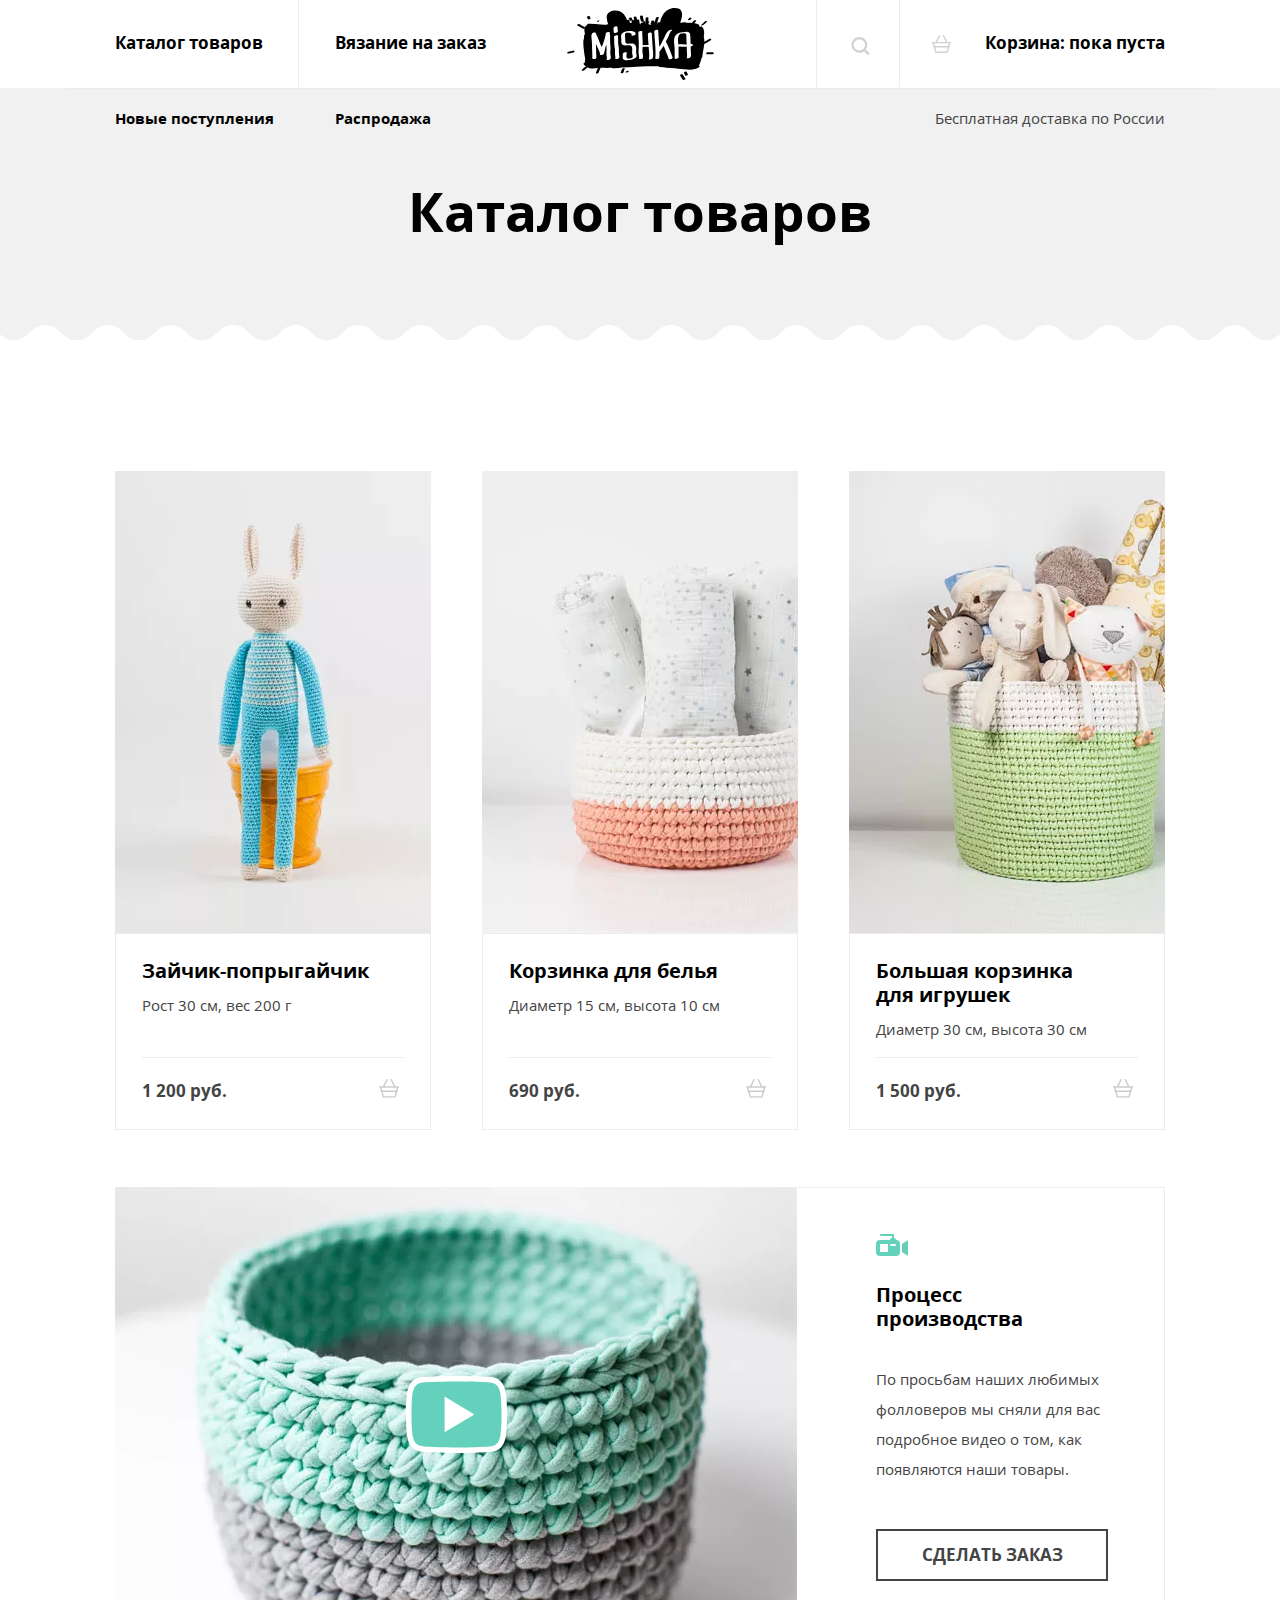
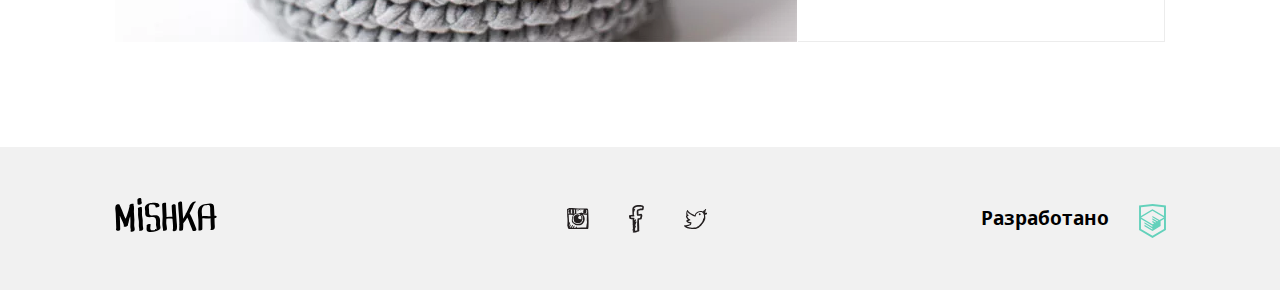
==== commit 90c43e24: "5" ====
--- a/catalog.html
+++ b/catalog.html
@@ -1,189 +1,2 @@
-<!DOCTYPE html>
-<html lang="ru">
-  <head>
-    <meta charset="utf-8">
-    <meta name="viewport" content="width=device-width, initial-scale=1">
-    <title>Мишка - Каталог товаров</title>
-    <link rel="stylesheet" href="css/style.css">
-  </head>
-  <body>
-    <header class="page-header">
-      <div class="page-header__logo-wrapper">
-        <a class="page-header__logo page-header__logo--link" href="index.html"">
-          <img class="page-header__logo-image" src="img/logo-mobile.svg" width="86" height="35" alt="Логотип магазина «Мишка»">
-        </a>
-      </div>
-      <nav class="main-nav main-nav--closed main-nav--nojs">
-        <button class="main-nav__toggle" type="button"><span class="visually-hidden">Открыть меню</span></button>
-        <div class="main-nav__wrapper">
-          <ul class="main-nav__list menu-list">
-            <li class="menu-list__item">
-              <a class="menu-list__link menu-list__link--current">Каталог товаров</a>
-            </li>
-            <li class="menu-list__item">
-              <a class="menu-list__link" href="form.html">Вязание на заказ</a>
-            </li>
-          </ul>
-          <ul class="main-nav__list secondary-menu">
-            <li class="secondary-menu__item">
-              <a class="secondary-menu__link secondary-menu__link--search" href="#">
-                <svg version="1.1" id="Layer_1" xmlns="http://www.w3.org/2000/svg" xmlns:xlink="http://www.w3.org/1999/xlink" x="0px" y="0px" width="17.6px" height="17.6px" viewBox="-0.8 -0.8 17.6 17.6" enable-background="new -0.8 -0.8 17.6 17.6" xml:space="preserve">
-                  <path fill="#231F20" d="M16.47,14.93l-3.415-3.415C14.02,10.226,14.6,8.634,14.6,6.899c0-4.253-3.447-7.699-7.7-7.699 S-0.8,2.646-0.8,6.899s3.446,7.7,7.699,7.7c1.734,0,3.326-0.58,4.613-1.546l3.417,3.416c0.203,0.202,0.418,0.33,0.771,0.33 c0.607,0,1.1-0.492,1.1-1.1C16.8,15.459,16.739,15.2,16.47,14.93z M1.399,6.899c0-3.038,2.462-5.5,5.5-5.5s5.5,2.462,5.5,5.5 s-2.462,5.5-5.5,5.5S1.399,9.938,1.399,6.899z"/>
-                </svg>
-                <span class="secondary-menu__text">Поиск по сайту</span>
-              </a>
-            </li>
-            <li class="secondary-menu__item">
-              <a class="secondary-menu__link secondary-menu__link--cart" href="#">
-                <svg version="1.1" id="Layer_1" xmlns="http://www.w3.org/2000/svg" xmlns:xlink="http://www.w3.org/1999/xlink" x="0px" y="0px" width="20.294px" height="18.849px" viewBox="264.205 370.961 20.294 18.849" enable-background="new 264.205 370.961 20.294 18.849" xml:space="preserve">
-                  <path fill="#231F20" d="M283.75,378.19h-3.151l-3.407-6.814c-0.185-0.37-0.634-0.52-1.006-0.335 c-0.371,0.186-0.521,0.636-0.335,1.006l3.071,6.143h-9.138l3.072-6.143c0.185-0.371,0.035-0.821-0.335-1.006 c-0.37-0.185-0.821-0.035-1.006,0.335l-3.407,6.814h-3.151c-0.414,0-0.75,0.336-0.75,0.75s0.336,0.75,0.75,0.75h0.157l0.855,2.991 c-0.187,0.137-0.316,0.347-0.316,0.595c0,0.396,0.309,0.71,0.697,0.739l1.656,5.795h12.697l1.656-5.795 c0.388-0.028,0.698-0.344,0.698-0.739c0-0.249-0.129-0.459-0.316-0.596l0.854-2.991h0.157c0.414,0,0.75-0.336,0.75-0.75 S284.164,378.19,283.75,378.19z M279.569,388.311h-10.433l-1.224-4.284h12.881L279.569,388.311z M281.222,382.526h-13.739 l-0.81-2.836h15.359L281.222,382.526z"/>
-                </svg>
-                Корзина: пока пуста
-              </a>
-            </li>
-          </ul>
-          <ul class="main-nav__list additional-menu">
-            <li class="additional-menu__item">
-              <a class="additional-menu__link" href="#">Новые поступления</a>
-            </li>
-            <li class="additional-menu__item">
-              <a class="additional-menu__link" href="#">Распродажа</a>
-            </li>
-          </ul>
-          <p class="main-nav__delivery">Бесплатная доставка по России</p>
-        </div>
-      </nav>
-    </header>
-    <main class="page-main">
-      <h1 class="page-main__title">Каталог товаров</h1>
-      <section class="page-main__catalog catalog">
-        <ul class="catalog__list">
-          <li class="catalog__item catalog-item">
-            <div class="catalog-item__wrapper">
-              <a class="catalog-item__link-title" href="#">
-                <h2 class="catalog-item__title">Зайчик-попрыгайчик</h2>
-              </a>
-              <p class="catalog-item__description">Рост 30 см, вес 200 г</p>
-              <div class="catalog-item__price-cart">
-                <b class="catalog-item__price">1 200 руб.</b>
-                <a class="catalog-item__add-to-cart" href="#">
-                  <span class="visually-hidden">Добавить в корзину</span>
-                </a>
-              </div>
-            </div>
-            <a class="catalog-item__link-image" href="#">
-              <img class="catalog-item__image" src="img/photo-hare-mobile@1x.jpg" width="260" height="195" alt="Зайчик-попрыгайчик">
-            </a>
-          </li>
-          <li class="catalog__item catalog-item">
-            <div class="catalog-item__wrapper">
-              <a class="catalog-item__link-title" href="#">
-                <h2 class="catalog-item__title">Корзинка для белья</h2>
-              </a>
-              <p class="catalog-item__description">Диаметр 15 см, высота 10 см</p>
-              <div class="catalog-item__price-cart">
-                <b class="catalog-item__price">690 руб.</b>
-                <a class="catalog-item__add-to-cart" href="#">
-                  <span class="visually-hidden">Добавить в корзину</span>
-                </a>
-              </div>
-            </div>
-            <a class="catalog-item__link-image" href="#">
-              <img class="catalog-item__image" src="img/photo-bowl-mobile@1x.jpg" width="260" height="195" alt="Корзинка для белья">
-            </a>
-          </li>
-          <li class="catalog__item catalog-item">
-            <div class="catalog-item__wrapper">
-              <a class="catalog-item__link-title" href="#">
-                <h2 class="catalog-item__title">Большая корзинка для игрушек</h2>
-              </a>
-              <p class="catalog-item__description">Диаметр 30 см, высота 30 см</p>
-              <div class="catalog-item__price-cart">
-                <b class="catalog-item__price">1 500 руб.</b>
-                <a class="catalog-item__add-to-cart" href="#">
-                  <span class="visually-hidden">Добавить в корзину</span>
-                </a>
-              </div>
-            </div>
-            <a class="catalog-item__link-image" href="#">
-              <img class="catalog-item__image" src="img/photo-toys-mobile@1x.jpg" width="260" height="195" alt="Зайчик-попрыгайчик">
-            </a>
-          </li>
-        </ul>
-      </section>
-      <section class="page-main__production-process production-process">
-        <div class="production-process__wrapper">
-          <h2 class="production-process__title">Процесс производства</h2>
-        </div>
-        <div class="production-process__wrapper">
-          <p class="production-process__text">По просьбам наших любимых фолловеров мы сняли для вас подробное видео о том, как появляются наши товары.</p>
-          <a class="production-process__order button" href="form.html">Сделать заказ</a>
-        </div>
-        <video class="production-process__video" width="260" height="150" preload="metadata" poster="img/video-mobile@1x.jpg">
-          <source src="video.mp4" type="video/mp4">
-          <source src="video.ogv" type="video/ogg">
-          <source src="video.webm" type="video/webm">
-        </video>
-      </section>
-    </main>
-    <footer class="page-footer">
-      <div class="page-footer__wrapper">
-        <a class="page-footer__logo page-footer__logo--link" href="index.html">
-          <img class="page-footer__logo-image" src="img/logo-mobile.svg" width="86" height="35" alt="Логотип магазина «Мишка»">
-        </a>
-        <section class="page-footer__social social">
-          <ul class="social__list">
-            <li class="social__item">
-              <a class="social__link social__link--instagram" href="#">
-                <span class="visually-hidden">Инстаграмм</span>
-              </a>
-            </li>
-            <li class="social__item">
-              <a class="social__link social__link--fb" href="#">
-                <span class="visually-hidden">Фейсбук</span></a>
-            </li>
-            <li class="social__item">
-              <a class="social__link social__link--twitter" href="#">
-                <span class="visually-hidden">Твиттер</span>
-              </a>
-            </li>
-          </ul>
-        </section>
-        <section class="page-footer__copyright copyright">
-          <b class="copyright__text">Разработано</b>
-          <a class="copyright__link" href="https://htmlacademy.ru/intensive/adaptive">
-            <span class="visually-hidden" lang="en">HTML Academy</span>
-            <svg version="1.1" id="Layer_1" xmlns="http://www.w3.org/2000/svg" xmlns:xlink="http://www.w3.org/1999/xlink" x="0px" y="0px" width="26.943px" height="34.09px" viewBox="0 0 26.943 34.09" enable-background="new 0 0 26.943 34.09" xml:space="preserve">
-            <path d="M13.62,0.017L13.472,0L0,1.412v24.661l13.473,8.017l13.43-7.99l0.042-0.025V1.412L13.62,0.017z M25.019,12.127L13.495,5.334 L13.494,5.23l-0.087,0.05l-0.088-0.056v0.109L1.925,12.118V3.147l11.548-1.212l11.547,1.212V12.127z M13.405,6.787L24.923,13.5 l-4.479,2.64l-7.093-4.221l-0.014,1.415l5.904,3.513l-0.86,0.507l-5.03-2.992l-0.014,1.415l3.827,2.275l-0.782,0.523l-3.031-1.787 l-0.014,1.413l1.853,1.091l-1.8,1.081L2.034,13.622L13.405,6.787z M1.925,15.127l11.411,6.791l0.016,1.044L5.41,18.234L5.395,19.65 l7.979,4.795l0.018,1.076l-7.973-4.74l-0.013,1.414l8.021,4.822l0.046,0.025l8.143-4.872l-0.011-5.177l3.415-2.036v10.021 L13.472,31.85L1.925,24.979V15.127z"/>
-            </svg>
-          </a>
-        </section>
-      </div>
-    </footer>
-
-    <!-- Модальное окно -->
-    <section class="modal">
-      <h3 class="modal__title">Добавить в корзину</h3>
-      <p class="modal__text">Выберите размер:</p>
-      <form class="modal__form" action="https://echo.htmlacademy.ru" method="post">
-        <ul class="modal__size-list size-list">
-          <li class="size-list__item">
-            <input class="visually-hidden size-list__input" id="size-s" type="radio" name="size" value="S" checked>
-            <label class="size-list__label size-list__label--s" for="size-s"><span class="visually-hidden">Размер "S"</span></label>
-          </li>
-          <li class="size-list__item">
-            <input class="visually-hidden size-list__input" id="size-m" type="radio" name="size" value="M">
-            <label class="size-list__label size-list__label--m" for="size-m"><span class="visually-hidden">Размер "М"</span></label>
-          </li>
-          <li class="size-list__item">
-            <input class="visually-hidden size-list__input" id="size-l" type="radio" name="size" value="L">
-            <label class="size-list__label size-list__label--l" for="size-l"><span class="visually-hidden">Размер "L"</span></label>
-          </li>
-        </ul>
-        <button class="modal__add" type="submit">Добавить</button>
-      </form>
-    </section>
-    <div class="modal-overlay"></div>
-    <script src="js/menu.js"></script>
-  </body>
-</html>
+<!DOCTYPE html><html lang="ru"><head><meta charset="utf-8"><meta name="viewport" content="width=device-width,initial-scale=1"><title>Мишка - Каталог товаров</title><link rel="preload" href="fonts/opensans.woff2" as="font"><link rel="preload" href="fonts/opensansbold.woff2" as="font"><link rel="stylesheet" href="css/style.min.css"><script>// Picture element HTML5 shiv
+      document.createElement( "picture" );</script></head><body><div style="display:none"><svg xmlns="http://www.w3.org/2000/svg"><symbol viewbox="264.205 370.961 20.294 18.849" id="icon-cart"><path d="M283.75 378.19h-3.151l-3.407-6.814a.75.75 0 1 0-1.341.671l3.071 6.143h-9.138l3.072-6.143a.75.75 0 0 0-1.341-.671l-3.407 6.814h-3.151a.75.75 0 0 0 0 1.5h.157l.855 2.991a.737.737 0 0 0-.316.595c0 .396.309.71.697.739l1.656 5.795h12.697l1.656-5.795a.745.745 0 0 0 .698-.739.738.738 0 0 0-.316-.596l.854-2.991h.157a.75.75 0 1 0-.002-1.499zm-4.181 10.121h-10.433l-1.224-4.284h12.881l-1.224 4.284zm1.653-5.785h-13.739l-.81-2.836h15.359l-.81 2.836z"></path></symbol><symbol viewbox="56.519 49.996 14.962 27.718" id="icon-fb"><path d="M68.181 55.188c1.026.029 1.993 0 2.681-.3.391-.818.556-1.854.619-2.989-.19-.015-.062-.337-.207-.399-.029-.202-.278-.195-.309-.398-.277-.165-.457-.422-.723-.598-.727-.162-1.44-.335-2.164-.499-.849.044-1.895-.103-2.58.1-2.619-.04-3.997 1.12-5.259 2.392-.023.078-.003.197-.105.199-.574 1.587-.125 3.621-.204 5.581.099.436.107.958.204 1.395-.998.296-2.212.387-3.402.499-.317.324-.178 1.089-.206 1.693.085.583.278 1.06.413 1.595.211.193.596.396.825.498.065.029.071.082.103.1.506.268 1.451.008 2.268.1-.136 1.978.256 3.915 0 5.68.007.327.295.382.208.798-.001.963-.067 1.99.208 2.69-.287.455-.497.982-.415 1.794.122.016.114.157.105.299-.075.47.643.175.515.698.162.456-.428.184-.413.498v.896c.53.285 1.462.182 2.268.199.908-.419 2.188-.479 2.785-1.196.459.235.916-.014 1.238-.199-.018-.315.273-.333.205-.698-.004-.328-.173-.496-.103-.896v-2.89c-.206-2.293-.048-4.938-.309-7.176.888-.105 1.917-.075 2.578-.398.357-.451.377-1.23.516-1.895.177-.226.221-.583.206-.996.19-.213.068-.729.104-1.096-.141-.595-.168-1.3-.825-1.39-.884-.235-2.043.595-2.991.299.049-1.134-.293-2.342 0-3.388.746-.181 1.446-.4 2.166-.602zm-3.818 4.783c.117.254.254.486.414.698.079.022.203.003.205.101a10.319 10.319 0 0 0 3.096-.299c0 .998-.271 1.733-.518 2.492-.662.045-1.467.3-1.958.198-.276.165-.372.506-.62.698-.049.441.142.495 0 .797-.201.137-.055.611-.205.796v1.496c.085.281-.146.258-.104.497v3.488c-.085.281.146.258.104.498v2.989c.063.271-.132.791.103.896-.07.364-.412-.021-.824.1-.528.122-.926.369-1.548.4.117-.353.32-.622.311-1.097.049-.381-.365-.312-.516-.49.193-.644.562-1.117.722-1.793.197-.515.714-1.298.31-1.794-.522-.105-.521.293-.826.398-.022.077-.002.196-.103.199-.023.077-.003.196-.103.199.01.12-.151.062 0 0 .022-.078.002-.197.103-.199.023-.077.002-.197.103-.199v-.299c.368-.575.67-1.214.826-1.993.191-.28.283-.656.412-.997.156-.262.34-.869.104-1.195-.517.033-.796.295-.93.697-.32-.189.161-.434.104-.697.138-.231.169-.566.309-.797.202-.413.564-1.304 0-1.596-.438-.023-.612.207-.723.498-.214.191-.43.383-.516.698-.373-.07-.143-.727-.206-1.097-.067-.52.122-.899 0-1.195-.56-.799-2.026-.105-3.197-.299-.108-.307-.222-.984-.104-1.195 1.045-.088 2.479.201 3.197-.199.024-.078.003-.197.104-.199.094-.723-.271-1-.515-1.396.232-.806.04-2.02.104-2.989.233-.141.328-.414.515-.598.112-.955.673-1.476.722-2.49-.273.001-.607-.055-.619.199-.302-.114-.382.479-.515.199-.112-.541.246-.626.309-.997.599-.418 1.212-.82 1.856-1.195 1.741-.244 4.648-.449 6.086.198.051.616-.287.854-.207 1.496h-1.546c-1.092.24-1.987.672-2.991.997-.24.066-.276.331-.516.398-.036.396-.225.646-.311.996-.079 1.431.133 2.589.102 3.978z"></path></symbol><symbol viewbox="53.115 53.19 21.769 21.334" id="icon-insta"><path d="M74.881 65.336c-.013-2.395-.344-4.788-.303-7.135a37.854 37.854 0 0 0-.152-2.278c-.105-.3-.111-.699-.152-1.062-.26-.17-.222-.64-.456-.835-.423-.233-1.201-.114-1.744-.22-.657-.026-1.254-.115-1.899-.153-1.936-.101-3.973-.076-5.996-.076-2.001 0-3.954-.145-5.695-.379h-2.202c-.097.004-.105.098-.227.076-.599.034-1.077.188-1.595.303-.21.119-.421.235-.683.304-.136.192-.513.145-.607.379-.186.212.185.451 0 .607v.911c.173.13.027.58.075.835v.987c-.017 1.281.134 2.397.076 3.72.467 2.762.374 6.537.076 9.413.155.579.363 1.105.455 1.746.256.479.335 1.133.683 1.52.502.206 1.233.186 1.898.229.383.098.667.293 1.14.3 2.843-.21 5.496-.154 8.427-.229 2.704.24 5.802.188 8.275-.228.195-.134.128-.529.228-.76-.056-.385.207-.449.228-.759.131-2.395.164-4.789.15-7.216zm-12.982-6.225c.757-.153 1.48-.341 2.429-.304.71.076 1.287.283 1.897.456.116.184-.243.547.153.684v.076c.059.017.149.002.151.076.445.035.794.167 1.063.379.45.055.536.476 1.138.3-.091.213-.084.524-.075.835.324 1.183.475 2.81.303 4.252-.164.163-.215.442-.303.683-.311.322-.481.785-.836 1.062-.095.236-.25.408-.454.533-.116.213-.206.452-.457.53-.298.163-.577.011-.834-.076-.446.162-.904.312-1.215.607-.816-.096-1.648-.175-2.43-.304-.242-.139-.487-.273-.835-.305a1.997 1.997 0 0 0-.836-.455c-.101-.127-.337-.118-.455-.229-.198-.029-.229-.227-.456-.229-.118-.412-.443-.618-.532-1.062-.226-.331-.308-.805-.455-1.215-.043-1.434.091-2.692.379-3.796.346-.591.779-1.094 1.138-1.67.249.021.365-.09.38-.304.306.053.434-.072.684-.075.257.008.269-.309.458-.449zm-1.67-2.733c-.117-.263-.066-.691-.075-1.062-.007-.285.278-.279.304-.532-.003-.074-.093-.059-.152-.076.126-.146.701-.097.834 0 .132.537-.354.455-.531.684.011.167.322.032.456.076.029.854-.059 1.496 0 2.202h-.456c-.007.234.229.226.456.228-.059.286.092.363.075.607-.226.153-.716.042-1.062.075-.103-.594.235-1.375.151-2.202zm-.683-1.594c.088-.013.134.016.151.076.179.253.01.683-.076.911-.173-.179-.026-.682-.075-.987zm.152 1.822c-.132-.069-.168-.237-.152-.456.132.071.167.238.152.456zm0 1.367c-.058.139-.082-.045-.076-.152.058-.139.081.045.076.152zm-.152.228c.175-.024.084.219.228.227-.009.193-.283.179-.38.077.039-.112.113-.193.152-.304zm-2.354-1.216c.006-.108.013-.214-.076-.228-.073-.733.13-1.415 0-1.973.25-.155.769-.042 1.139-.077v1.139c-.088.064-.203.101-.379.077-.054.28.324.131.379.304.008.853-.056 1.777.152 2.429-.565-.059-.906.107-1.442.076.097-.612-.019-1.435.531-1.594-.012-.141-.257-.047-.304-.153zm-.531 0c-.204.021-.217-.534-.077-.607.328.006.249.501.077.607zm-.152.988c.077-.312.034-.304.075-.683.228.013.26.77-.075.683zm.228-2.05c-.263.054-.273-.266-.153-.38.263-.053.272.267.153.38zm0-1.139c.033.159-.052.201-.076.304-.176.023-.084-.219-.229-.229.025-.102.191-.062.305-.075zm-.228 3.721c.148-.031.11.345-.076.227a.363.363 0 0 0 .076-.227zm-.684-3.721c.029.259-.438.32-.379 0h.379zm-.987.076c-.034.219-.326.179-.379.379-.214-.17.084-.468.379-.379zm-.455.759c.226-.205.451-.41.684-.607-.021-.123.071-.131.076-.228h.229c.102.381-.261.296-.305.531.021.122-.072.131-.075.227.02.335.121.588.075.988-.27.008-.276.28-.607.227.022-.428-.135-.674-.077-1.138zm.076 3.265V57.29c.195-.185.396-.364.607-.532.295.489.179 1.392.455 1.897-.275.157-.75.111-1.062.229zM72.68 69.968c-.109.954-.158 1.968-.379 2.809-2.89.123-6.02.005-8.883.153-.199.045-.273-.031-.229-.229-.253 0-.258.247-.531.229.201-.336.438-.898.151-1.291-.797.013-.797.821-1.138 1.291-.686-.053-1.137.127-1.823.075.18-.705.75-1.021.911-1.745-.395-.55-.989.138-1.214.455-.204.48-.557.81-.76 1.29H57.8c.238-.469.489-.926.759-1.366.171-.512.625-.741.683-1.367-.157-.28-.42-.029-.683 0-.123.182-.272.335-.38.531-.232.376-.501.714-.684 1.14-.181.208-.335.003-.53.227-.389.271-.581.736-.988.987-.174-.06.039-.356.153-.38.045-.181-.096-.55.075-.607.063-.366.212-.647.379-.91.119-.742.521-1.199.684-1.898-.559.099-.674.643-.988.987-.212.445-.542.772-.683 1.291-.174-.131-.028-.58-.076-.836.122-.586.298-1.119.38-1.746.133-.22.173-.535.228-.834.168-.209.046-.61-.077-.761-.226.027-.374.133-.455.304-.192-.032-.193.506-.304.304-.045-2.587-.451-4.812-.456-7.438.026-.331-.183-.424-.228-.685 1.629.028 3.121.091 4.783.229-.089.139-.199.257-.304.379-.144.07-.226.173-.378.304-.604 1.653-.975 3.984-.607 6.15.229.58.589 1.029.986 1.441.907.485 1.635 1.149 2.506 1.671 1.701.361 3.84.369 5.541 0 .236-.12.484-.226.685-.38 1.364-1.242 2.753-2.459 2.961-4.859v-1.367c-.197-1.598-.688-2.905-1.747-3.644.331-.22 1.099.043 1.67.076.223.013.447.014.684 0 .408-.024.928-.055 1.443 0 .144.187.113.544.228.76-.062 1.684-.192 3.3-.152 5.087.103.454.127.986.229 1.441-.091.973-.237 1.89-.457 2.732zm.379-11.16c-.639-.12-1.232-.284-1.897-.379.072-.333.799-.01.987-.228.385-.223.295-.92.304-1.51.032-.348.114-.644.076-1.063-.401-.951-1.783-.421-2.886-.455-.225.718-.47 1.8-.304 2.657.169.49 1.024.292 1.519.456-.14.332-.688.057-.987.076-.296-.083-.707-.052-.986-.151-2.285.078-4.284.004-6.529.151.117-1.248.063-2.465-.076-3.645h3.112c-.344.364-.912.507-1.29.835-.44.244-.861.505-1.139.911.249.134.535-.245.759-.379.355-.074.479-.381.835-.455.423-.438 1.096-.625 1.67-.912.378-.022.697.013.987.077 1.283.007 2.456.126 3.796.076.614.145 1.45.069 1.974.304.107.298.231.579.305.911.008.986-.149 1.816-.23 2.723zm-5.845-3.72c.11-.047-.009-.092 0 0zm0 0c-.529.154-1.019.348-1.367.682.484-.198 1.059-.306 1.367-.682zm1.062.607c.111-.047-.007-.091 0 0zm-1.746.911c.727-.158 1.181-.591 1.746-.911-.437.019-.592.32-.987.379-.215.217-.6.26-.759.532zm-.683-.835c-.111.047.007.092 0 0zm-.683.607c.11-.046-.008-.092 0 0zm-.075.076c.063.014.07-.03.075-.076-.064-.014-.072.03-.075.076zm-.077.076c.064.014.072-.03.077-.076-.067-.013-.072.029-.077.076zm-.834.608c.346-.134.613-.348.834-.607a2.018 2.018 0 0 0-.834.607zm2.276.987c.533-.049.749-.416 1.215-.531.284-.298.784-.381.987-.76-.56.023-.766.399-1.216.531-.284.297-.751.413-.986.76zm-2.276-.987c-.317-.074-.016.227 0 0zm-.533.379c.021.021.115-.037.076-.077-.021-.02-.116.038-.076.077zm2.809.608c-.11.047.007.091 0 0zm-1.14 1.821c-.223-.231-.676-.233-.986-.379-.697-.038-1.223.093-1.746.229-.304.151-.607.304-.91.454-.266.166-.444.417-.76.532-.205.225-.352.51-.684.607-.004.223-.173.281-.304.379-.089.115-.094.312-.227.381-.007.12.036.29-.076.303.108 1.512.291 2.948.683 4.177.287.623.975.846 1.442 1.29.589.297 1.328.444 2.126.531.277-.052.553-.105.911-.076a5.088 5.088 0 0 0 2.81-1.441c.1-.281.252-.508.455-.684-.254-.671.293-1.098.455-1.59.002-1.344-.201-2.48-.607-3.415-.256-.579-.92-.751-1.366-1.139-.059-.018-.15-.003-.151-.077-.269-.136-.733-.239-1.065-.082zm-3.415 4.327c-.113-.063-.109-.244-.152-.379.256-.078.118.237.152.379zm.076.305c.041-.117.079-.006.076.075-.04.118-.079.005-.076-.075zm.456-2.051c.015-.086.075-.042.075 0-.014.087-.075.043-.075 0zm1.67-2.125c-.203.258.041.576.077.836-.305-.039-.574-.887-.077-.836zm.379 3.948c-.04-.038.055-.097.076-.076.04.038-.054.097-.076.076zm.759 2.884c.034-.109.066.008.152 0-.018.097-.15.077-.152 0zm2.201-2.581c-.233-.057-.145.208-.379.152.069-.159.118-.338.229-.455.134.019.172.13.15.303zm-1.137-3.796c.211.119.441.217.606.381.085.219.243.363.38.529.058.778.179 1.492.151 2.354-.257.099-.438.271-.683.381-.78-.006-1.358-.212-1.897-.456-.171-.259-.355-.505-.532-.759v-1.062c.17-.185.319-.391.456-.607.228-.127.508-.201.454-.607-.038-.062-.078-.124-.075-.229.158.045.245.159.379.229.323.017.41-.2.761-.154z"></path></symbol><symbol viewbox="0 0 32 32" id="icon-video"><path d="M26 15l6-4v16l-6-4v-8zm-2 0v8a4 4 0 0 1-4 4H4a4 4 0 0 1-4-4v-8a4 4 0 0 1 4-4h10a2 2 0 0 1 2-2V7H5a1 1 0 1 1 0-2h12a1 1 0 0 1 1 1v3a2 2 0 0 1 2 2 4 4 0 0 1 4 4zm-12 0H4v8h8v-8zm8 1a1 1 0 0 0-1-1h-4a1 1 0 1 0 0 2h4a1 1 0 0 0 1-1z"></path></symbol><symbol viewbox="-0.8 -0.8 17.6 17.6" id="icon-search"><path d="M16.47 14.93l-3.415-3.415A7.67 7.67 0 0 0 14.6 6.899C14.6 2.646 11.153-.8 6.9-.8S-.8 2.646-.8 6.899s3.446 7.7 7.699 7.7c1.734 0 3.326-.58 4.613-1.546l3.417 3.416c.203.202.418.33.771.33a1.1 1.1 0 0 0 1.1-1.1c0-.24-.061-.499-.33-.769zM1.399 6.899a5.5 5.5 0 1 1 11 0c0 3.038-2.462 5.5-5.5 5.5s-5.5-2.461-5.5-5.5z"></path></symbol><symbol viewbox="52.253 53.771 23.494 20.168" id="icon-twitter"><path d="M75.706 57.855c-.227-.366-.909-.277-1.407-.371h-1.112c.142-.353.343-.646.52-.963.056-.438.254-.734.223-1.26.129-.167.176-.417.296-.593.104-.144.242-.477.074-.667-.051-.221-.295-.249-.593-.222a.515.515 0 0 0-.222.148c-.448.433-.778 1.014-1.261 1.408-.009.008-.062 0-.074 0-.087.005-.033.046-.075.074-.146.098-.257.152-.369.223-.284.176-.547.445-.891.519-.529-.211-1.156-.326-1.852-.37-1.157.102-2.303.215-3.038.741-.911.35-1.477 1.042-2.149 1.63-.049.32-.342.398-.37.741-.005.045-.012.088-.073.074.043.241-.051.345-.074.519-.001.133.199.431 0 .52-.822-.12-1.485-.63-2.149-.964-.718-.36-1.468-.604-2.074-1.111-.716-.322-1.26-.816-1.778-1.334-.208-.312-.542-.496-.667-.89-.379-.164-.175-.912-.741-.889-.315-.043-.345.199-.444.37-.07.227-.361.232-.371.519-.004.046-.011.088-.074.075-.17 1.089-.527 1.992-.519 3.26.129.415.35.738.593 1.038-.418.051-.716.222-.89.519-.06 1.073.378 1.647.742 2.297.134.384.352.685.593.963.017.229.206.288.296.445.019.105.123.125.149.223-.04.105.289.18.073.221-.413.131-1.016.07-1.259.371-.109.279-.109.833 0 1.111.034.237.282.262.296.519.499.417 1.082.747 1.631 1.112.574.166 1.211.271 1.852.37-.102.343-.338.551-.593.741-.78.381-1.849.474-2.742.74-.555.038-.956.23-1.556.223-.333.127-.854.075-1.112.223-.122.068-.102.096-.222.221-.134.412.111.74.444.89-.005.253.219.276.371.371.089.183.254.29.445.37.544.468 1.268.759 1.927 1.112.83.183 1.648.376 2.52.519.896.116 1.901.124 2.816.222h.963c.511.132 1.23.054 1.853.074.095-.102.322-.073.519-.074.522-.269 1.196-.385 1.631-.74.574-.241.989-.642 1.557-.89.866-.765 1.937-1.324 2.519-2.37.205-.189.351-.438.445-.74.265-.156.385-.454.593-.667.404-.41.706-.924 1.037-1.4.319-.496.576-1.054.89-1.556-.01-.405.306-.484.296-.89.193-.226.177-.662.371-.88-.033-.255.029-.415.074-.594.047-1.281-.047-2.422-.297-3.407.588-.155 1.181-.302 1.631-.593.52-.206.993-.603.808-1.281zm-3.408 4.076c-.153.859-.615 1.41-1.038 2.001.059.379-.104.538-.073.889a4.303 4.303 0 0 0-.371 1.037c-.203.267-.332.606-.519.89-.366.548-.777 1.051-1.186 1.557-.378.56-.912.965-1.334 1.481-.42.493-.942.885-1.407 1.334-.474.17-.89.396-1.26.667a5.06 5.06 0 0 0-.667.296c-.177.146-.499.145-.668.29-1.086.147-2.3.17-3.555.148-1.031-.105-2.115-.159-3.039-.371-.922-.189-1.511-.712-2.297-1.037.153-.242.634-.154.963-.222.031-.166.394-.003.444-.149.257.06.285-.109.52-.07.563-.201 1.23-.302 1.705-.593.282-.138.406-.434.667-.593.033-.189.104-.341.222-.444.047-.275.201-.441.148-.815.111-.21.299-.343.296-.667-.074-.147-.128-.316-.296-.371-.026-.196-.377-.067-.444-.222-.255.032-.416-.029-.593-.075-.154-.043-.487.092-.519-.073-.842-.023-1.3-.43-1.853-.74.431-.262 1.032-.353 1.333-.742.516-.076 1.058-.129 1.112-.666 0-.717-.771-.661-1.333-.815-.773-.66-1.194-1.672-1.779-2.52.238-.157.564-.226.741-.444.454.058.54-.251.667-.52.019-.488-.333-.605-.593-.815a3.49 3.49 0 0 1-.667-.74c-.003-.818-.021-1.652.074-2.372.063-.014.07.029.074.074.227.441.559.775.815 1.186.532.357.925.853 1.556 1.112.452.413 1.108.621 1.557 1.038.601.263 1.158.57 1.704.889.669.194 1.056.673 2.001.593.198-.098.394-.199.593-.297.258-.456-.059-1.079.147-1.63.255-.659.797-1.031 1.26-1.481.29-.155.555-.335.815-.519.347-.098.675-.216.964-.37a6.223 6.223 0 0 0 1.037-.148h1.26c.244.052.475.119.74.148.209.137.38.313.666.371.789.693 1.271 1.696 1.409 3.039-.122.484.053.873.001 1.481zm.296-5.632c-.129.34-.23.707-.593.815-.017-.105-.122-.125-.147-.222-.012-.209.209-.186.296-.296.162-.085.245-.248.444-.297-.007-.09.108-.046 0 0zm-5.484 3.038c.163.135.284.31.519.371.101.221.314.327.594.37.047-.15.346-.049.37-.222.174-.023.166-.229.296-.297-.018-.55-.129-1.006-.37-1.333-.758-.423-1.676.039-1.409 1.111z"></path></symbol><symbol viewbox="0 0 101.615 34.056" id="logo-footer"><path d="M19.135 21.495c-.083-2.683-.51-5.347-.475-8.035.028-2.174.389-4.41-.36-6.495.047-.237.096-.473.14-.711.193-1.045-3.271-.492-3.813.464-.343.28-.519.615-.375.957.037.086.069.174.102.261-.656 3.204-1.57 6.306-2.621 9.412-.402 1.188-.888 2.349-1.298 3.533-.582-1.104-1.169-2.194-1.643-3.377-1.374-3.433-2.612-6.902-4.287-10.206.19-1.528-3.204-1.368-3.873.032-.809 1.694-.705 3.403-.438 5.214.3 2.042.353 4.05.377 6.111.047 3.976.358 7.943.417 11.919-.354.395-.461.881-.091 1.375.162.216.361.382.571.549.904.724 3.5.107 3.496-1.271-.014-4.123-.312-8.238-.42-12.358a98.054 98.054 0 0 1-.024-1.21l.171.434c.64 1.604 1.31 3.163 2.185 4.654.868 1.478 1.303 3.064 1.803 4.677-.189.217-.303.462-.233.708-.039.18.07.292.251.36.639.548 1.841.274 2.509-.007a6.07 6.07 0 0 0 .826-.424c.345-.212.883-.679.729-1.159l-.087-.279c.47-1.27.709-2.589.965-3.93.272-1.428.782-2.78 1.295-4.133.052.619.106 1.238.156 1.855.204 2.554.033 5.072.007 7.626-.008.847.054 1.633.219 2.461.068.343.367 1.808.281 1.887-.611.564-.433 1.257.385 1.437.915.201 2.081-.105 2.77-.742 1.198-1.106.632-2.845.361-4.241-.452-2.342.095-4.964.022-7.348zm8.364.675c-.074-1.988-.765-3.862-.774-5.872-.011-2.305.181-4.593-.155-6.886-.106-.725-4.056.1-3.917 1.05.309 2.11.197 4.229.159 6.354-.037 2.044.468 3.898.73 5.904.269 2.054-.084 4.157.149 6.213.109.962.75 2.743.089 3.58-.42.532 1.469.342 1.553.326.769-.142 1.793-.392 2.304-1.038.653-.828.196-2.426.053-3.357-.316-2.059-.114-4.195-.191-6.274zm16.329-3.319c-2.062-2.784-5.889-.78-8.561-1.54-1.377-.392-1.395-2.271-1.392-3.396.004-1.426-.114-2.732-.273-4.146-.119-1.052-.024-2.121.746-2.904.142-.144.859-.336.81-.339a8.132 8.132 0 0 1 1.067-.093c1.549-.066 4.613.232 4.019 2.483-.266 1.01 3.596.431 3.877-.637 1.213-4.598-7.284-3.714-9.686-3.078-2.21.588-4.648 1.846-4.775 4.399-.061 1.219.273 2.379.325 3.587.061 1.39-.198 2.776.289 4.118 1.082 2.982 5.52 1.576 7.778 1.745 3.845.287 2.697 5.469 2.748 7.883.027 1.288 1.181 3.429.211 4.507-.595.662-1.982.699-2.792.768-.813.068-2.201.312-2.742-.461-.993-1.418.091-3.799-.121-5.425-.121-.924-4.066-.095-3.917 1.05.342 2.627-1.399 6.145 2.402 6.596 2.441.289 5.191-.161 7.5-.928 1.196-.396 2.307-.942 3.243-1.793 1.035-.941.694-2.348.417-3.547-.677-2.918.731-6.279-1.173-8.849zm17.327-.189c-.122-3.777-.69-7.513-.706-11.297-.008-1.971-3.963-1.305-3.957.343.015 3.608.497 7.167.682 10.764l.013.221c-1.949-.018-3.899.177-5.853.246.201-4.633-.611-9.227-.435-13.857.022-.582-3.874-.09-3.917 1.049-.171 4.475.587 8.915.453 13.392-.064 2.136-.245 4.264-.259 6.402-.007 1.095.171 2.183.329 3.263.146.999.484 2.331.182 3.318-.237.772 3.561.29 3.862-.694.544-1.778-.222-4.039-.405-5.839-.175-1.725-.039-3.499.083-5.248 2.03-.13 4.059-.297 6.08-.012.09 1.378.196 2.754.322 4.134a45.83 45.83 0 0 1 .196 3.475c.015 1.019.142 2.496-.221 3.461-.773 2.057 3.15 1.889 3.723.364.703-1.87.502-4.199.383-6.164-.148-2.443-.477-4.874-.555-7.321zm16.932 4.474c-.939-2.758-2.373-5.177-3.616-7.797 1.001-1.949 2.018-3.898 2.932-5.888.831-1.808 1.446-3.819 3.08-5.092.574-.447.55-.896-.255-.951-.875-.061-2.064.192-2.77.742-1.485 1.158-2.427 2.563-3.201 4.268a160.304 160.304 0 0 1-2.914 6.075l-.224.443c-.49.315-.785.762-.639 1.266-.792 1.563-1.6 3.117-2.499 4.61-.299-5.534-.955-11.061-1.15-16.6-.045-1.27-3.971-.479-3.917 1.049.243 6.868 1.219 13.719 1.286 20.587l-.047.051c-.301.308-.19.494.051.602a60.756 60.756 0 0 1-.209 5.254c-.472.745.463 1.139 1.084 1.139h.096c.739 0 2.626-.35 2.718-1.364.191-2.1.251-4.196.232-6.291 1.59-1.715 2.89-3.63 4.055-5.635.759 1.48 1.482 2.972 1.989 4.582.861 2.741 2.299 5.261 3.131 8.014.544 1.806 4.457.738 3.917-1.049-.829-2.753-2.204-5.297-3.13-8.015zm23.503-4.635c-.21-.832-1.372-.849-2.271-.77-.012-.335-.02-.671-.036-1.006-.125-2.661-.165-5.379-.392-8.032-.209-2.458-1.585-3.337-3.972-3.247-2.416.092-5.229.527-7.482 1.403-2.607 1.014-4.058 2.935-4.559 5.681-.549 3.014.24 6.219.373 9.246.154 3.503.066 7.014.062 10.519 0 .573 3.916.031 3.917-1.049.003-2.776.042-5.551 0-8.327a52.196 52.196 0 0 0-.102-2.444c1.369-.593 3.687.012 5.05.141 1.107.104 2.169-.166 3.244-.292.021 2.312.107 4.635.202 6.944.049 1.184.477 3.53-.354 4.511-.437.516 1.48.343 1.555.33.793-.146 1.761-.401 2.303-1.041.949-1.12.456-3.79.401-5.126-.078-1.91-.102-3.824-.141-5.737 1.154-.147 2.417-.854 2.202-1.704zm-14.618-.15c-.103-1.245-.217-2.49-.303-3.743-.16-2.331.117-5.583 2.29-6.999.58-.379 1.675-.315 2.354-.438.97-.176 1.956-.389 2.829.19 1.21.802.912 3.657.911 4.869-.003 2.005.207 4.001.31 6.003-.552.055-1.111.089-1.683.076-2.286-.053-4.544-.413-6.708.042zM24.108 6.7a3.157 3.157 0 0 0 1.477-.524l.256-.216c.52-.335.972-.827.728-1.361-.504-1.105-.423-2.231-.416-3.414.006-.958-.963-1.246-1.781-1.174-.723.063-2.168.581-2.175 1.52-.006.993-.071 2.016.109 2.992-.047.113-.074.239-.104.355-.055.212.016.42.142.59l.002.134.015.335a.901.901 0 0 0 .429.53c.388.233.878.275 1.318.233z"></path></symbol><symbol viewbox="0 0 26.943 34.09" id="logo-htmlacademy"><path d="M13.62.017L13.472 0 0 1.412v24.661l13.473 8.017 13.43-7.99.042-.025V1.412L13.62.017zm11.399 12.11L13.495 5.334l-.001-.104-.087.05-.088-.056v.109L1.925 12.118V3.147l11.548-1.212L25.02 3.147v8.98zm-11.614-5.34L24.923 13.5l-4.479 2.64-7.093-4.221-.014 1.415 5.904 3.513-.86.507-5.03-2.992-.014 1.415 3.827 2.275-.782.523-3.031-1.787-.014 1.413 1.853 1.091-1.8 1.081-11.356-6.751 11.371-6.835zm-11.48 8.34l11.411 6.791.016 1.044-7.942-4.728-.015 1.416 7.979 4.795.018 1.076-7.973-4.74-.013 1.414 8.021 4.822.046.025 8.143-4.872-.011-5.177 3.415-2.036v10.021L13.472 31.85 1.925 24.979v-9.852z"></path></symbol></svg></div><header class="page-header page-header--index"><div class="page-header__logo-wrapper"><a class="page-header__logo page-header__logo--link" href="index.html"><picture><source media="(min-width: 1150px)" srcset="img/logo-desktop.svg"><source media="(min-width: 768px)" srcset="img/logo-tablet.svg"><img class="page-header__logo-image" src="img/logo-mobile.svg" width="86" height="35" alt="Логотип магазина «Мишка»"></picture></a></div><nav class="main-nav main-nav--closed main-nav--nojs"><button class="main-nav__toggle" type="button"><span class="visually-hidden">Открыть меню</span></button><div class="main-nav__wrapper"><ul class="main-nav__list menu-list"><li class="menu-list__item"><a class="menu-list__link menu-list__link--current">Каталог товаров</a></li><li class="menu-list__item"><a class="menu-list__link" href="form.html">Вязание на заказ</a></li></ul><ul class="main-nav__list secondary-menu"><li class="secondary-menu__item"><a class="secondary-menu__link secondary-menu__link--search" href="#" aria-label="Поиск по сайту"><svg class="secondary-menu__link-icon" width="17.6px" height="17.6px"><use xlink:href="#icon-search"></use></svg> Поиск по сайту</a></li><li class="secondary-menu__item"><a class="secondary-menu__link secondary-menu__link--cart" href="#"><svg class="secondary-menu__link-icon" width="20.294px" height="18.849px"><use xlink:href="#icon-cart"></use></svg> Корзина: пока пуста</a></li></ul><ul class="main-nav__list additional-menu"><li class="additional-menu__item"><a class="additional-menu__link" href="#">Новые поступления</a></li><li class="additional-menu__item"><a class="additional-menu__link" href="#">Распродажа</a></li></ul><p class="main-nav__delivery">Бесплатная доставка по России</p></div></nav></header><main class="page-main"><section class="page-main__header"><h1 class="page-main__title container">Каталог товаров</h1></section><section class="page-main__catalog catalog container"><ul class="catalog__list"><li class="catalog__item catalog-item"><div class="catalog-item__wrapper"><a class="catalog-item__link-title" href="#"><h2 class="catalog-item__title">Зайчик-попрыгайчик</h2></a><p class="catalog-item__description">Рост 30 см, вес 200 г</p><div class="catalog-item__price-cart"><b class="catalog-item__price">1 200 руб.</b> <a class="catalog-item__add-to-cart" href="#" aria-label="Добавить в корзину"><span class="visually-hidden">Добавить в корзину</span> <svg class="catalog-item__cart-icon" width="20.294px" height="18.849px"><use xlink:href="#icon-cart"></use></svg></a></div></div><a class="catalog-item__link-image" href="#"><picture><source type="image/webp" media="(min-width: 1150px)" srcset="img/photo-hare-desktop@1x.webp, img/photo-hare-desktop@2x.webp 2x"><source type="image/webp" media="(min-width: 768px)" srcset="img/photo-hare-tablet@1x.webp, img/photo-hare-tablet@2x.webp 2x"><source type="image/webp" srcset="img/photo-hare-mobile@1x.webp, img/photo-hare-mobile@2x.webp 2x"><source media="(min-width: 1150px)" srcset="img/photo-hare-desktop@1x.jpg, img/photo-hare-desktop@2x.jpg 2x"><source media="(min-width: 768px)" srcset="img/photo-hare-tablet@1x.jpg, img/photo-hare-tablet@2x.jpg 2x"><img class="catalog-item__image" src="img/photo-hare-mobile@1x.jpg" srcset="img/photo-hare-mobile@2x.jpg 2x" width="260" height="315" alt="Зайчик-попрыгайчик"></picture></a></li><li class="catalog__item catalog-item"><div class="catalog-item__wrapper"><a class="catalog-item__link-title" href="#"><h2 class="catalog-item__title">Корзинка для белья</h2></a><p class="catalog-item__description">Диаметр 15 см, высота 10 см</p><div class="catalog-item__price-cart"><b class="catalog-item__price">690 руб.</b> <a class="catalog-item__add-to-cart" href="#" aria-label="Добавить в корзину"><span class="visually-hidden">Добавить в корзину</span> <svg class="catalog-item__cart-icon" width="20.294px" height="18.849px"><use xlink:href="#icon-cart"></use></svg></a></div></div><a class="catalog-item__link-image" href="#"><picture><source type="image/webp" media="(min-width: 1150px)" srcset="img/photo-bowl-desktop@1x.webp, img/photo-bowl-desktop@2x.webp 2x"><source type="image/webp" media="(min-width: 768px)" srcset="img/photo-bowl-tablet@1x.webp, img/photo-bowl-tablet@2x.webp 2x"><source type="image/webp" srcset="img/photo-bowl-mobile@1x.webp, img/photo-bowl-mobile@2x.webp 2x"><source media="(min-width: 1150px)" srcset="img/photo-bowl-desktop@1x.jpg, img/photo-bowl-desktop@2x.jpg 2x"><source media="(min-width: 768px)" srcset="img/photo-bowl-tablet@1x.jpg, img/photo-bowl-tablet@2x.jpg 2x"><img class="catalog-item__image" src="img/photo-bowl-mobile@1x.jpg" srcset="img/photo-bowl-mobile@2x.jpg 2x" width="260" height="315" alt="Корзинка для белья"></picture></a></li><li class="catalog__item catalog-item"><div class="catalog-item__wrapper"><a class="catalog-item__link-title" href="#"><h2 class="catalog-item__title">Большая корзинка для игрушек</h2></a><p class="catalog-item__description">Диаметр 30 см, высота 30 см</p><div class="catalog-item__price-cart"><b class="catalog-item__price">1 500 руб.</b> <a class="catalog-item__add-to-cart" href="#" aria-label="Добавить в корзину"><span class="visually-hidden">Добавить в корзину</span> <svg class="catalog-item__cart-icon" width="20.294px" height="18.849px"><use xlink:href="#icon-cart"></use></svg></a></div></div><a class="catalog-item__link-image" href="#"><picture><source type="image/webp" media="(min-width: 1150px)" srcset="img/photo-toys-desktop@1x.webp, img/photo-toys-desktop@2x.webp 2x"><source type="image/webp" media="(min-width: 768px)" srcset="img/photo-toys-tablet@1x.webp, img/photo-toys-tablet@2x.webp 2x"><source type="image/webp" srcset="img/photo-toys-mobile@1x.webp, img/photo-toys-mobile@2x.webp 2x"><source media="(min-width: 1150px)" srcset="img/photo-toys-desktop@1x.jpg, img/photo-toys-desktop@2x.jpg 2x"><source media="(min-width: 768px)" srcset="img/photo-toys-tablet@1x.jpg, img/photo-toys-tablet@2x.jpg 2x"><img class="catalog-item__image" src="img/photo-toys-mobile@1x.jpg" srcset="img/photo-toys-mobile@2x.jpg 2x" width="260" height="315" alt="Большая корзинка для игрушек"></picture></a></li></ul></section><section class="page-main__production-process container"><div class="production-process"><div class="production-process__wrapper"><svg class="production-process__icon" width="32px" height="32px"><use xlink:href="#icon-video"></use></svg><h2 class="production-process__title">Процесс производства</h2></div><div class="production-process__wrapper"><p class="production-process__text">По просьбам наших любимых фолловеров мы сняли для вас подробное видео о том, как появляются наши товары.</p><a class="production-process__order button" href="form.html">Сделать заказ</a></div><div class="production-process__video"><a class="production-process__video-play">Play</a><picture><source type="image/webp" media="(min-width: 1150px)" srcset="img/video-desktop@1x.webp, img/video-desktop@2x.webp 2x"><source type="image/webp" media="(min-width: 768px)" srcset="img/video-tablet@1x.webp, img/video-tablet@2x.webp 2x"><source type="image/webp" srcset="img/video-mobile@1x.webp, img/video-mobile@2x.webp 2x"><source media="(min-width: 1150px)" srcset="img/video-desktop@1x.jpg, img/video-desktop@2x.jpg 2x"><source media="(min-width: 768px)" srcset="img/video-tablet@1x.jpg, img/video-tablet@2x.jpg 2x"><img class="production-process__video-image" src="img/video-mobile@1x.jpg" srcset="img/video-mobile@2x.jpg 2x" width="260" height="150" alt="Процесс изготовления игрушек"></picture></div></div></section></main><footer class="page-footer"><div class="page-footer__wrapper container"><a class="page-footer__logo page-footer__logo--link" href="index.html"><svg class="page-footer__logo-icon" width="101.615px" height="34.056px"><use xlink:href="#logo-footer"></use></svg></a><section class="page-footer__social social"><ul class="social__list"><li class="social__item"><a class="social__link social__link--instagram" href="#"><span class="visually-hidden">Инстаграмм</span> <svg class="social__link-icon" width="21.769px" height="21.334px"><use xlink:href="#icon-insta"></use></svg></a></li><li class="social__item"><a class="social__link social__link--fb" href="#"><span class="visually-hidden">Фейсбук</span> <svg class="social__link-icon" width="14.962px" height="27.718px"><use xlink:href="#icon-fb"></use></svg></a></li><li class="social__item"><a class="social__link social__link--twitter" href="#"><span class="visually-hidden">Твиттер</span> <svg class="social__link-icon" width="23.494px" height="20.168px"><use xlink:href="#icon-twitter"></use></svg></a></li></ul></section><section class="page-footer__copyright copyright"><a class="copyright__link" href="https://htmlacademy.ru/intensive/adaptive"><b class="copyright__text">Разработано</b> <span class="visually-hidden" lang="en">HTML Academy</span> <svg class="copyright__link-icon" width="26.943px" height="34.09px"><use xlink:href="#logo-htmlacademy"></use></svg></a></section></div></footer><section class="modal"><h3 class="modal__title">Добавить в корзину</h3><p class="modal__text">Выберите размер:</p><form class="modal__form" action="https://echo.htmlacademy.ru" method="post"><ul class="modal__size-list size-list"><li class="size-list__item"><input class="visually-hidden size-list__input" id="size-s" type="radio" name="size" value="S" checked=""> <label class="size-list__label size-list__label--s" for="size-s"><span class="visually-hidden">Размер "S"</span></label></li><li class="size-list__item"><input class="visually-hidden size-list__input" id="size-m" type="radio" name="size" value="M"> <label class="size-list__label size-list__label--m" for="size-m"><span class="visually-hidden">Размер "М"</span></label></li><li class="size-list__item"><input class="visually-hidden size-list__input" id="size-l" type="radio" name="size" value="L"> <label class="size-list__label size-list__label--l" for="size-l"><span class="visually-hidden">Размер "L"</span></label></li></ul><button class="modal__add" type="submit">Добавить</button></form></section><div class="modal-overlay"></div><script src="js/script.min.js"></script></body></html>--- a/css/style.min.css
+++ b/css/style.min.css
@@ -0,0 +1,2 @@
+/*! normalize.css v8.0.0 | MIT License | github.com/necolas/normalize.css */
+@-webkit-keyframes scale{0%{-webkit-transform:scale(0);transform:scale(0)}30%{-webkit-transform:scale(1,.05);transform:scale(1,.05)}to{-webkit-transform:scale(1);transform:scale(1)}}@keyframes scale{0%{-webkit-transform:scale(0);transform:scale(0)}30%{-webkit-transform:scale(1,.05);transform:scale(1,.05)}to{-webkit-transform:scale(1);transform:scale(1)}}html{line-height:1.15;-webkit-text-size-adjust:100%}body{min-width:320px;margin:0;padding:0;font-style:normal;font-size:15px;font-weight:400;line-height:24px;font-family:"OpenSans","Arial",sans-serif;color:#444;background-color:#fff}h1{font-size:2em;margin:.67em 0}hr{-webkit-box-sizing:content-box;box-sizing:content-box;height:0;overflow:visible}code,kbd,pre,samp{font-family:monospace,monospace;font-size:1em}a{background-color:transparent}abbr[title]{border-bottom:none;-webkit-text-decoration:underline dotted;text-decoration:underline dotted}b,strong{font-weight:bolder}small{font-size:80%}sub,sup{font-size:75%;line-height:0;position:relative;vertical-align:baseline}sub{bottom:-.25em}sup{top:-.5em}img{border-style:none;max-width:100%;height:auto}button,input,optgroup,select,textarea{font-family:inherit;font-size:100%;line-height:1.15;margin:0}button,input{overflow:visible}button,select{text-transform:none}[type=button],[type=reset],[type=submit],button{-webkit-appearance:button}[type=button]::-moz-focus-inner,[type=reset]::-moz-focus-inner,[type=submit]::-moz-focus-inner,button::-moz-focus-inner{border-style:none;padding:0}[type=button]:-moz-focusring,[type=reset]:-moz-focusring,[type=submit]:-moz-focusring,button:-moz-focusring{outline:1px dotted ButtonText}fieldset{padding:.35em .75em .625em}legend{color:inherit;display:table;max-width:100%;white-space:normal}progress{vertical-align:baseline}textarea{overflow:auto}[type=checkbox],[type=radio],legend{-webkit-box-sizing:border-box;box-sizing:border-box;padding:0}[type=number]::-webkit-inner-spin-button,[type=number]::-webkit-outer-spin-button{height:auto}[type=search]{-webkit-appearance:textfield;outline-offset:-2px}[type=search]::-webkit-search-decoration{-webkit-appearance:none}::-webkit-file-upload-button{-webkit-appearance:button;font:inherit}details{display:block}summary{display:list-item}[hidden],template{display:none}svg:not(:root){overflow:hidden}@font-face{font-family:"OpenSans";font-style:bold;font-weight:700;font-display:swap;src:local("OpenSans Bold"),local("OpenSans-Bold"),url(../fonts/opensansbold.woff2) format("woff2"),url(../fonts/opensansbold.woff) format("woff")}@font-face{font-family:"OpenSans";font-style:normal;font-weight:400;font-display:swap;src:local("OpenSans Regular"),local("OpenSans-Regular"),url(../fonts/opensans.woff2) format("woff2"),url(../fonts/opensans.woff) format("woff")}.visually-hidden{position:absolute;width:1px;height:1px;margin:-1px;padding:0;border:0;white-space:nowrap;-webkit-clip-path:inset(100%);clip-path:inset(100%);clip:rect(0 0 0 0);overflow:hidden}.container{-webkit-box-sizing:border-box;box-sizing:border-box;width:100%;max-width:767px;margin:0 auto;padding:0 9.38%}@media (min-width:768px){.container{max-width:1149px;padding:0 6.51%}}@media (min-width:1150px){.container{max-width:1150px;padding:0 50px}}.page-header{position:relative;display:-webkit-box;display:-ms-flexbox;display:flex;-webkit-box-orient:vertical;-webkit-box-direction:normal;-ms-flex-direction:column;flex-direction:column;max-width:767px}.page-header__logo-wrapper{position:relative;z-index:5;text-align:center;background-color:#fff;-webkit-box-shadow:inset 0 1px 0 0 #ececec,0 1px 0 0 #ececec;box-shadow:inset 0 1px 0 0 #ececec,0 1px 0 0 #ececec}.page-header__logo{display:inline-block;height:79px;padding:0;vertical-align:middle}.page-header__logo--link:focus .page-header__logo-image,.page-header__logo--link:hover .page-header__logo-image{opacity:.6}.page-header__logo--link .page-header__logo-image:active,.page-header__logo--link:active .page-header__logo-image{opacity:.3;-webkit-transition:none;transition:none}.page-header__logo-image{width:86px;height:35px;margin-top:22px;-webkit-transition:opacity .3s ease-out;transition:opacity .3s ease-out}@media (min-width:768px){.page-header{z-index:1;-webkit-box-orient:horizontal;-webkit-box-direction:normal;-ms-flex-direction:row;flex-direction:row;-ms-flex-wrap:wrap;flex-wrap:wrap;max-width:1149px;height:88px}.page-header--index{-webkit-box-shadow:0 1px 0 0 #ececec;box-shadow:0 1px 0 0 #ececec}.page-header__logo-wrapper{padding-left:6.51%;-webkit-box-shadow:none;box-shadow:none}.page-header__logo-image{width:113px;height:46px}}@media (min-width:1150px){.page-header{max-width:1150px;margin:0 auto}.page-header__logo-wrapper{position:absolute;top:0;left:50%;margin-left:-74.5px;padding-left:0}.page-header__logo{padding:0}.page-header__logo-image{width:149px;height:72px;margin-top:8px}}.main-nav__toggle{position:absolute;top:24px;right:25.5px;z-index:10;display:block;width:30px;height:30px;background-color:transparent;border:0;cursor:pointer}.main-nav--closed .main-nav__toggle,.main-nav--opened .main-nav__toggle{background-image:url(../img/icon-menu-open.svg);background-repeat:no-repeat;background-position:center}.main-nav--opened .main-nav__toggle{background-image:url(../img/icon-menu-close.svg)}.main-nav__list{list-style:none}@media (max-width:767px){.main-nav--closed:not(.main-nav--nojs) .main-nav__wrapper{margin-top:-316px}.main-nav--opened .main-nav__wrapper{margin-top:0}.main-nav__wrapper{position:relative;width:100%;background-color:#fff;-webkit-transition:margin-top .4s ease-out;transition:margin-top .4s ease-out}.main-nav--nojs .main-nav__toggle{display:none}}.main-nav__delivery{display:none}@media (min-width:768px){.main-nav{width:100%;padding-left:6.51%;padding-right:6.51%}.main-nav__wrapper{display:-webkit-box;display:-ms-flexbox;display:flex;-ms-flex-wrap:wrap;flex-wrap:wrap}.main-nav__toggle{display:none}.main-nav__delivery{display:block;margin-top:19px;margin-left:auto}}@media (min-width:1150px){.main-nav{padding-left:50px;padding-right:50px}}.menu-list{display:-webkit-box;display:-ms-flexbox;display:flex;-webkit-box-orient:vertical;-webkit-box-direction:normal;-ms-flex-direction:column;flex-direction:column;margin:0;padding:0}.menu-list__item{-webkit-box-shadow:inset 0 1px 0 0 #ececec,0 1px 0 0 #ececec;box-shadow:inset 0 1px 0 0 #ececec,0 1px 0 0 #ececec}.menu-list__link{display:block;padding:27px 9.38% 28px 23.44%;font-size:17px;font-weight:700;color:#000;text-decoration:none;-webkit-transition:opacity .3s ease-out;transition:opacity .3s ease-out}.menu-list__link:focus,.menu-list__link:hover:not(.menu-list__link--current){opacity:.6}.menu-list__link:active:not(.menu-list__link--current){-webkit-transition:none;transition:none;opacity:.3}@media (min-width:768px){.menu-list{-webkit-box-orient:horizontal;-webkit-box-direction:normal;-ms-flex-direction:row;flex-direction:row;-ms-flex-wrap:wrap;flex-wrap:wrap;width:50%;margin-top:9px}.menu-list__item{-webkit-box-shadow:none;box-shadow:none}.menu-list__item:nth-child(odd){margin-right:36px}.menu-list__link{padding:10px 0;font-size:15px}}@media (min-width:1150px){.menu-list{width:500px;margin:0}.menu-list__item{padding:31px 36px 32px 0}.menu-list__item:first-child{-webkit-box-shadow:inset -1px 0 0 0 #ececec;box-shadow:inset -1px 0 0 0 #ececec}.menu-list__link{padding:0;font-size:17px}}.additional-menu{display:none;margin:19px 0 0;padding:0}.additional-menu__item{margin-right:61px}.additional-menu__link{display:block;font-weight:700;color:#000;text-decoration:none;-webkit-transition:opacity .3s ease-out;transition:opacity .3s ease-out}.additional-menu__link:focus,.additional-menu__link:hover{opacity:.6}.additional-menu__link:active{opacity:.3;-webkit-transition:none;transition:none}@media (min-width:1150px){.additional-menu{display:-webkit-box;display:-ms-flexbox;display:flex}}.page-main__header{display:-webkit-box;display:-ms-flexbox;display:flex;-webkit-box-orient:vertical;-webkit-box-direction:normal;-ms-flex-direction:column;flex-direction:column;padding-top:71px;padding-bottom:76px;background-color:#f1f1f1}.page-main__header--index{padding-top:71px;padding-bottom:0;background-color:#f9f9f9;background-image:url(../img/hero-mobile@1x.jpg);background-repeat:no-repeat;background-position:center -17px}@media (-webkit-min-device-pixel-ratio:1.5),(min-resolution:144dpi),(min-resolution:1.5dppx){.page-main__header--index{background-image:url(../img/hero-mobile@2x.jpg);background-size:575px auto}}.page-main__title{width:260px;padding:0;font-size:27px;font-weight:700;line-height:30px;color:#000;text-align:center}.page-main__categories{margin-top:122px}.page-main__good-of-week{padding-top:28px;padding-bottom:40px;background-image:url(../img/bg-zigzag-line.svg);background-repeat:repeat-x;background-position:bottom;background-size:auto 6px}.page-main__about-us{padding-top:30px;padding-bottom:15px}.page-main__reviews{padding:11px 0 50px;background-image:url(../img/bg-zigzag-line.svg);background-repeat:repeat-x;background-position:bottom;background-size:auto 6px}.page-main__contacts{padding:36px 0 39px}.page-main__catalog{padding-top:30px;padding-bottom:30px}.page-main__production-process{padding-top:0;padding-bottom:57px}.page-main__custom-make{padding-top:22px;padding-bottom:44px}@media (min-width:768px){.page-main__header{position:relative;padding-top:95px;padding-bottom:80px}.page-main__header--index{padding-top:153px;padding-bottom:0;background-image:url(../img/hero-tablet@1x.jpg);background-position:center 0}.page-main__header::after{position:absolute;bottom:-12px;content:"";width:100%;height:23px;background-image:url(../img/bg-zigzag-fill.svg);background-repeat:repeat-x;background-position:bottom;background-size:auto 23px}.page-main__title{width:520px;font-size:43px;line-height:50px}.page-main__categories{margin-top:374px;padding:0 6.51%}.page-main__good-of-week{padding-top:46px;padding-bottom:70px;background-size:768px 17px;background-position-x:-19px}.page-main__about-us{padding-top:47px;padding-bottom:25px}.page-main__reviews{padding:0 0 82px;background-size:768px 17px;background-position-x:-19px}.page-main__contacts{padding:60px 0 57px}.page-main__catalog{padding-top:79px;padding-bottom:53px}.page-main__production-process{padding-bottom:63px}.page-main__custom-make{padding:73px 0 50px}}@media (min-width:768px) and (-webkit-min-device-pixel-ratio:1.5),(min-width:768px) and (min-resolution:144dpi),(min-width:768px) and (min-resolution:1.5dppx){.page-main__header--index{background-image:url(../img/hero-tablet@2x.jpg);background-size:1150px auto}}@media (min-width:1150px){.page-main__header{padding-bottom:103px}.page-main__header--index{padding-bottom:0;background-image:url(../img/hero-desktop@1x.jpg);background-position:center 0}.page-main__header::after{bottom:-19px;height:37px;background-size:auto 37px}.page-main__title{width:700px;font-size:53px;line-height:57px}.page-main__categories{width:1050px;margin:361px auto 0}.page-main__good-of-week{position:relative;width:1050px;margin:0 auto;padding-top:123px;padding-bottom:96px;background-size:1050px 21px;background-position-x:-25px}.page-main__about-us{padding-top:61px;padding-bottom:31px}.page-main__reviews{width:1050px;margin:0 auto 62px;background-size:1050px 21px;background-position-x:-25px}.page-main__contacts{width:1050px;margin:0 auto;padding:80px 50px 105px}.page-main__catalog{padding-top:128px;padding-bottom:57px}.page-main__production-process{padding-bottom:105px}.page-main__custom-make{padding:122px 0 51px}}@media (min-width:1150px) and (-webkit-min-device-pixel-ratio:1.5),(min-width:1150px) and (min-resolution:144dpi),(min-width:1150px) and (min-resolution:1.5dppx){.page-main__header--index{background-image:url(../img/hero-desktop@2x.jpg);background-size:1150px auto}}.categories__list{-webkit-box-sizing:border-box;box-sizing:border-box;display:-webkit-box;display:-ms-flexbox;display:flex;-webkit-box-orient:vertical;-webkit-box-direction:normal;-ms-flex-direction:column;flex-direction:column;margin:0;padding:0;list-style:none}.categories__link{position:relative;display:block;padding-top:25px;padding-bottom:30px;color:#fff;text-decoration:none}.categories__link--interior,.categories__link--toys{background-color:#63d1bb;-webkit-transition:.4s ease-out;transition:.4s ease-out}.categories__link--interior .categories__link-icon{margin-top:2px;margin-right:-4px;fill:#149080;opacity:.5;-webkit-transition:opacity .2s ease-out;transition:opacity .2s ease-out}.categories__link--toys{background-color:#56c3b2}.categories__link--toys .categories__link-icon{margin-right:-3px;fill:#149080;opacity:.5;-webkit-transition:opacity .2s ease-out;transition:opacity .2s ease-out}.categories__link--interior:focus,.categories__link--interior:hover{margin-top:-5px;padding-bottom:35px;background-color:#59d5bc}.categories__link--toys:focus,.categories__link--toys:hover{margin-top:-5px;padding-bottom:35px;background-color:#46c1ae}.categories__link:focus .categories__link-icon,.categories__link:hover .categories__link-icon{opacity:.7}.categories__link:active .categories__link-icon,.categories__link:active .categories__title,.categories__title+.categories__link-icon:active,.categories__title:active,.categories__title:active+.categories__link-icon{opacity:.3;-webkit-transition:none;transition:none}.categories__link-icon{position:absolute;top:20px;right:9.38%;width:60px;height:62px}.categories__title{margin:0;font-size:19px;font-weight:700;-webkit-transition:opacity .3s ease-out;transition:opacity .3s ease-out}@media (min-width:768px){.categories__list{-webkit-box-orient:horizontal;-webkit-box-direction:normal;-ms-flex-direction:row;flex-direction:row;margin:0 auto;padding:0}.categories__item{width:50%}.categories__link{padding:29.5px 10.48%}.categories__link--interior .categories__link-icon{margin-top:10px;margin-right:-5px}.categories__link--toys .categories__link-icon{margin-top:10px;margin-right:2px}.categories__link--interior:focus,.categories__link--interior:hover{padding-bottom:33.5px}.categories__link--toys:focus,.categories__link--toys:hover{padding-bottom:34.5px}.categories__title{font-size:20px;line-height:30px}}@media (min-width:1150px){.categories__link{padding:28px 36px 31px}.categories__link--interior:focus,.categories__link--interior:hover,.categories__link--toys:focus,.categories__link--toys:hover{padding-bottom:36px}.categories__link--interior .categories__link-icon{margin-right:-23px}.categories__link--toys .categories__link-icon{margin-right:-14px}}.good-of-week{position:relative}.good-of-week__title{position:absolute;top:63px;margin:0;padding:0;font-style:normal;font-size:17px;font-weight:700;line-height:20px;font-family:"OpenSans","Arial",sans-serif;color:#63d1bb}.good-of-week__item{margin:0;padding:0}@media (min-width:768px){.good-of-week__title{line-height:17px}}.good{display:-webkit-box;display:-ms-flexbox;display:flex;-webkit-box-orient:vertical;-webkit-box-direction:normal;-ms-flex-direction:column;flex-direction:column}.good__good-of-week{margin:0 0 23px;font-size:17px;font-weight:700;line-height:20px;color:#63d1bb;text-transform:uppercase}.good__title{margin:0 0 4px;font-size:25px;font-weight:700;line-height:30px;color:#000}.good__wrapper{display:-webkit-box;display:-ms-flexbox;display:flex;-webkit-box-orient:vertical;-webkit-box-direction:normal;-ms-flex-direction:column;flex-direction:column}.good__wrapper,.good__wrapper picture{overflow:hidden}.good__description{margin:0 0 19px}.good__specification{width:100%;margin-bottom:28px}.good__image{width:100%;margin-bottom:18px}.good__price{margin:0 0 26px;padding:0;font-size:17px;font-weight:700;text-align:center}@media (min-width:768px){.good{-webkit-box-orient:horizontal;-webkit-box-direction:normal;-ms-flex-direction:row;flex-direction:row;-ms-flex-wrap:wrap;flex-wrap:wrap}.good__good-of-week{width:100px;margin:11px 13px 0 auto;line-height:17px;text-align:center}.good__title{margin-bottom:48px;margin-left:-3px;font-size:43px;line-height:50px}.good__wrapper{position:relative;width:100%}.good__description{width:43.5%;margin-bottom:37px;font-size:17px;line-height:30px}.good__specification{width:43.5%;margin-bottom:56px}.good__image{position:absolute;right:0;bottom:0;z-index:-1;width:333px;height:404px;margin-bottom:0}.good__price{width:43.5%;margin-bottom:34px;font-size:20px}.good__order{-webkit-box-sizing:border-box;box-sizing:border-box;width:43.5%;margin-top:auto}}@media (min-width:1150px){.good__title{margin-left:27px;font-size:53px;line-height:57px}.good__good-of-week{-webkit-box-ordinal-group:0;-ms-flex-order:-1;order:-1;margin-top:14px;margin-left:-18px}.good__wrapper{position:static;margin-left:125px}.good__description{width:293px;margin-bottom:48px}.good__specification{width:293px;margin-bottom:111px}.good__image{bottom:96px;width:525px;height:636px}.good__price{width:293px;margin-bottom:33px;font-size:20px}.good__order{width:293px}}.good-specification{border-collapse:collapse}.good-specification__row{border-bottom:1px solid #ececec}.good-specification__field{width:38%;padding:7px 0 8px}.good-specification__value{width:62%;padding:7px 0 8px}@media (min-width:768px){.good-specification__field{width:33%}.good-specification__value{width:67%}}@media (min-width:1150px){.good-specification{width:293px;margin-bottom:109px}.good-specification__field,.good-specification__value{padding-bottom:9px}}.button{padding:14px 36px;font-style:normal;font-size:17px;font-weight:700;line-height:20px;font-family:"OpenSans","Arial",sans-serif;color:#444;text-transform:uppercase;text-decoration:none;text-align:center;background-color:#fff;border:2px solid #444;-webkit-transition:.3s ease-out;transition:.3s ease-out;cursor:pointer}.button:focus,.button:hover{color:#fff;background-color:#444}.button:active{color:rgba(255,255,255,.3);background-color:#444;-webkit-transition:none;transition:none}.about-us{display:-webkit-box;display:-ms-flexbox;display:flex;-webkit-box-orient:vertical;-webkit-box-direction:normal;-ms-flex-direction:column;flex-direction:column}.about-us__title{margin:0 0 30px;padding:0;font-style:normal;font-size:25px;font-weight:700;line-height:30px;font-family:"OpenSans","Arial",sans-serif;color:#000}.about-us__advantages{margin:0;padding:0;list-style:none}@media (min-width:768px){.about-us__title{margin-bottom:50px;margin-left:-4px;font-size:43px;line-height:50px}}@media (min-width:1150px){.about-us__title{padding:0 175px;font-size:53px;line-height:57px}.about-us__advantages{padding:0 175px}}.advantages,.advantages__item{display:-webkit-box;display:-ms-flexbox;display:flex;-webkit-box-orient:vertical;-webkit-box-direction:normal;-ms-flex-direction:column;flex-direction:column}.advantages__item{margin-bottom:30px;font-style:normal;font-size:17px;font-weight:700;line-height:20px;font-family:"OpenSans","Arial",sans-serif;color:#000}.advantages__item--materials .advantages__item-icon{width:32px;height:37px;margin-bottom:17px;margin-left:8px}.advantages__item--style .advantages__item-icon{width:47px;height:27px;margin-top:1px;margin-bottom:26px}.advantages__item--likes .advantages__item-icon{width:34px;height:27px;margin-top:5px;margin-bottom:20px;margin-left:7px}.advantages__item--with-love .advantages__item-icon{width:35px;height:34px;margin-top:2px;margin-bottom:17px;margin-left:3px}.advantages__item--support .advantages__item-icon{width:55px;height:23px;margin-top:3px;margin-bottom:27px;margin-left:-6px}.advantages__item--gift-box .advantages__item-icon{width:33px;height:32px;margin-top:1px;margin-bottom:20px;margin-left:3px}.advantages__item-icon{fill:#63d1bb}@media (min-width:768px){.advantages{-webkit-box-orient:horizontal;-webkit-box-direction:normal;-ms-flex-direction:row;flex-direction:row;-ms-flex-wrap:wrap;flex-wrap:wrap}.advantages__item{width:50%;margin-bottom:58px;font-size:20px;line-height:22px}.advantages__item--materials{-webkit-box-ordinal-group:1;-ms-flex-order:0;order:0}.advantages__item--style{-webkit-box-ordinal-group:3;-ms-flex-order:2;order:2}.advantages__item--likes{-webkit-box-ordinal-group:5;-ms-flex-order:4;order:4}.advantages__item--with-love{-webkit-box-ordinal-group:2;-ms-flex-order:1;order:1}.advantages__item--support{-webkit-box-ordinal-group:4;-ms-flex-order:3;order:3}.advantages__item--gift-box{-webkit-box-ordinal-group:6;-ms-flex-order:5;order:5}}@media (min-width:1150px){.advantages__item--materials .advantages__item-icon{margin-bottom:15px;margin-left:9px}.advantages__item--style .advantages__item-icon{margin-top:0}.advantages__item--likes .advantages__item-icon{margin-left:8px}.advantages__item--with-love .advantages__item-icon{margin-bottom:16px}}.reviews{display:-webkit-box;display:-ms-flexbox;display:flex;-webkit-box-orient:vertical;-webkit-box-direction:normal;-ms-flex-direction:column;flex-direction:column}.reviews__title{margin:0 0 24px;padding:0;font-style:normal;font-size:25px;font-weight:700;line-height:30px;font-family:"OpenSans","Arial",sans-serif;color:#000}.reviews__item{margin:0;padding:0}@media (min-width:768px){.reviews{-webkit-box-orient:horizontal;-webkit-box-direction:normal;-ms-flex-direction:row;flex-direction:row;-webkit-box-pack:justify;-ms-flex-pack:justify;justify-content:space-between;-ms-flex-wrap:wrap;flex-wrap:wrap;-webkit-box-align:start;-ms-flex-align:start;align-items:flex-start;padding-top:75px;padding-bottom:52px;background-image:url(../img/review@1x.jpg);background-repeat:no-repeat;background-position:0 0}.reviews__title{margin-bottom:50px;margin-left:-4px;font-size:43px;line-height:50px}.reviews__list{-webkit-box-ordinal-group:2;-ms-flex-order:1;order:1;display:-webkit-box;display:-ms-flexbox;display:flex;-webkit-box-align:end;-ms-flex-align:end;align-items:flex-end}.reviews__write{-webkit-box-sizing:border-box;box-sizing:border-box;width:175px;margin-top:4px}}@media (min-width:768px) and (-webkit-min-device-pixel-ratio:1.5),(min-width:768px) and (min-resolution:144dpi),(min-width:768px) and (min-resolution:1.5dppx){.reviews{background-image:url(../img/review@2x.jpg);background-size:350px auto}}@media (min-width:1150px){.reviews{padding-top:72px;padding-bottom:105px}.reviews__title{margin-bottom:49px;padding:0 125px;font-size:53px;line-height:57px}.reviews__list{padding-left:125px}.reviews__write{margin-top:8px;-webkit-transform:translateX(50px);transform:translateX(50px)}}.review{margin-bottom:31px}.review__text{margin:0 0 28px;padding:0;line-height:30px}.review__author{margin:0 0 9px;padding:0;font-style:normal;font-size:17px;font-weight:700;line-height:20px;font-family:"OpenSans","Arial",sans-serif;color:#000}.review__author-email{font-style:normal;letter-spacing:1px}@media (min-width:768px){.review{margin:0}.review__text{margin-bottom:60px;font-size:17px;line-height:30px}.review__author{margin-bottom:8px;letter-spacing:.7px}}@media (min-width:1150px){.review__text{width:800px;margin-bottom:40px}.review__author{margin-bottom:9px;letter-spacing:0}}.slider__buttons{display:-webkit-box;display:-ms-flexbox;display:flex;width:100%;margin-bottom:37px}.slider__button-wrapper{width:50%;height:52px;border:1px solid #ececec}.slider__button-wrapper:first-child{border-right-color:transparent}.slider__next,.slider__prev{width:100%;height:100%;padding:0;background-color:transparent;background-repeat:no-repeat;background-position:center;background-size:50px 26px;border:0;cursor:pointer;-webkit-transition:opacity .3s ease-out;transition:opacity .3s ease-out}.slider__next:focus,.slider__next:hover,.slider__prev:focus,.slider__prev:hover{opacity:.6}.slider__next:active,.slider__prev:active{-webkit-transition:none;transition:none;opacity:.3}.slider__prev{background-image:url(../img/icon-left-arrow.svg)}.slider__next{background-image:url(../img/icon-right-arrow.svg)}@media (min-width:768px){.slider{position:relative}.slider__buttons{position:absolute;right:0;bottom:0;width:175px;margin:0}.slider__button-wrapper{border:0}}@media (min-width:1150px){.slider__buttons{right:-75px}}.contacts{display:-webkit-box;display:-ms-flexbox;display:flex;-webkit-box-orient:vertical;-webkit-box-direction:normal;-ms-flex-direction:column;flex-direction:column}.contacts__title{margin:0 0 26px;font-style:normal;font-size:18px;font-weight:700;line-height:30px;font-family:"OpenSans","Arial",sans-serif;color:#000}.contacts__wrapper{width:100%;margin-bottom:37px}.contacts__info{display:-webkit-box;display:-ms-flexbox;display:flex;margin:0;line-height:30px}.contacts__info:not(:last-child){margin-bottom:29px}.contacts__email{position:relative;display:-webkit-box;display:-ms-flexbox;display:flex;margin-left:11.54%;color:#444;text-decoration:none;border-bottom:1px solid #63d1bb;-webkit-transition:color .3s ease-out;transition:color .3s ease-out}.contacts__email:focus,.contacts__email:hover{color:#46c1ae;border-bottom-color:#46c1ae}.contacts__email:active{color:rgba(70,193,174,.3);border-bottom-color:transparent;-webkit-transition:none;transition:none}.contacts__email:active::after{position:absolute;bottom:0;left:0;content:"";width:88.88%;height:1px;background-color:rgba(70,193,174,.1)}.contacts__address{margin-left:11.54%}.contacts__map,.contacts__map-google{position:relative;width:100%;height:457px}.contacts__map{margin-bottom:38px}.contacts__map::after{position:absolute;top:145px;left:50%;z-index:1;content:"";width:66px;height:101px;margin-left:-21px;background-image:url(../img/icon-map-pin.svg);background-repeat:no-repeat;background-size:66px 101px}.contacts__map-google{z-index:5}.contacts__map-google img{opacity:1}.contacts__map-picture{position:absolute;top:0;left:50%;margin-left:-161px}.contacts__map-image{display:block;width:320px;height:457px;margin:0 auto;padding:0}.contacts__write-button{display:block}@media (min-width:768px){.contacts{position:relative}.contacts::before{content:"";position:absolute;top:46px;right:6.51%;width:47px;height:81px;margin-right:3px;background-image:url(../img/icon-flag.svg);background-repeat:no-repeat;background-position:center;background-size:47px 81px}.contacts__title{margin-bottom:49px;margin-left:-4px;font-size:43px;line-height:50px}.contacts__wrapper{display:-webkit-box;display:-ms-flexbox;display:flex;-webkit-box-align:start;-ms-flex-align:start;align-items:flex-start;margin-bottom:57px}.contacts__info{-webkit-box-sizing:border-box;box-sizing:border-box;width:50%;font-size:17px}.contacts__info:last-child{padding-left:0}.contacts__info .contacts__address,.contacts__info .contacts__email{margin-left:6.89%}.contacts__map{margin-bottom:55px}.contacts__map::after{top:138px}.contacts__map-picture{margin-left:-384px}.contacts__map-image{width:768px;height:457px;margin-bottom:56px}.contacts__write{text-align:center}.contacts__write-button{display:inline-block;-webkit-box-sizing:border-box;box-sizing:border-box;width:230px}}@media (min-width:1150px){.contacts::before{top:71px;right:auto;left:113px}.contacts__title{width:50%;padding:0 175px;font-size:53px;line-height:57px}.contacts__wrapper{-webkit-box-orient:vertical;-webkit-box-direction:normal;-ms-flex-direction:column;flex-direction:column;margin-bottom:78px;padding-left:175px}.contacts__info{width:320px;padding:0}.contacts__address,.contacts__email{margin-left:23px}.contacts__map{position:absolute;right:50px;bottom:50px;width:525px;height:457px}.contacts__map::after{top:147px}.contacts__map-google{width:525px}.contacts__map-picture{left:0;margin-left:0}.contacts__map-image{position:static;width:525px;height:457px;margin-bottom:0}.contacts__write{width:230px;margin-left:125px}}.page-footer{background-color:#f1f1f1}.page-footer__wrapper{display:-webkit-box;display:-ms-flexbox;display:flex;-webkit-box-orient:vertical;-webkit-box-direction:normal;-ms-flex-direction:column;flex-direction:column;padding-top:26px;padding-bottom:23px}.form__label br,.page-footer__logo{display:none}.page-footer__social{border-bottom:1px solid #e5e5e5}.page-footer__copyright{margin-top:15px}@media (min-width:768px){.page-footer__wrapper{-webkit-box-orient:horizontal;-webkit-box-direction:normal;-ms-flex-direction:row;flex-direction:row;-webkit-box-pack:justify;-ms-flex-pack:justify;justify-content:space-between;-webkit-box-align:center;-ms-flex-align:center;align-items:center;padding-top:51px;padding-bottom:51px}.page-footer__logo{display:block;margin-right:78px}.page-footer__logo--link:focus .page-footer__logo-icon,.page-footer__logo--link:hover .page-footer__logo-icon{fill:#46c1ae}.page-footer__logo--link .page-footer__logo-icon:active,.page-footer__logo--link:active .page-footer__logo-icon{fill:rgba(70,193,174,.3);-webkit-transition:none;transition:none}.page-footer__logo-image{width:102px;height:34px}.page-footer__logo-icon{width:102px;height:34px;-webkit-transition:fill .3s ease-out;transition:fill .3s ease-out}.page-footer__social{margin:7px 0 0;border:0}.page-footer__copyright{width:180px;margin:0}}@media (min-width:1150px){.page-footer__wrapper{width:1150px}}.social,.social__list{display:-webkit-box;display:-ms-flexbox;display:flex;-webkit-box-pack:center;-ms-flex-pack:center;justify-content:center}.social__list{-webkit-box-pack:justify;-ms-flex-pack:justify;justify-content:space-between;-webkit-box-align:center;-ms-flex-align:center;align-items:center;width:146px;margin:0;padding:0 0 21px;list-style:none}.social__link{display:block}.social__link--twitter{margin-right:6px}.social__link:hover .social__link-icon{fill:#46c1ae}.social__link .social__link-icon:active,.social__link:active .social__link-icon{fill:rgba(70,193,174,.3);-webkit-transition:none;transition:none}.social__link-icon{fill:#231f20;-webkit-transition:fill .3s ease-out;transition:fill .3s ease-out}@media (min-width:768px){.social__list{padding-bottom:0;border:0}}.copyright__link{display:-webkit-box;display:-ms-flexbox;display:flex;-webkit-box-pack:center;-ms-flex-pack:center;justify-content:center;-webkit-box-align:center;-ms-flex-align:center;align-items:center;text-decoration:none}.copyright__link:focus .copyright__link-icon,.copyright__link:hover .copyright__link-icon{fill:#46c1ae}.copyright__link:active .copyright__text,.copyright__text:active{color:rgba(0,0,0,.3);-webkit-transition:none;transition:none}.copyright__link .copyright__link-icon:active,.copyright__link:active .copyright__link-icon,.copyright__text:active~.copyright__link-icon{fill:rgba(70,193,174,.3);-webkit-transition:none;transition:none}.copyright__text{margin-right:30px;font-style:normal;font-size:19px;font-weight:700;line-height:18px;font-family:"OpenSans","Arial",sans-serif;color:#000;-webkit-transition:color .3s ease-out;transition:color .3s ease-out}.copyright__link-icon{-ms-flex-negative:0;flex-shrink:0;width:27px;height:34px;margin-top:6px;margin-right:3px;fill:#63d1bb;-webkit-transition:fill .3s ease-out;transition:fill .3s ease-out}.modal{position:fixed;top:50%;left:50%;z-index:20;display:none;-webkit-box-sizing:border-box;box-sizing:border-box;width:320px;margin-left:-160px;margin-top:-177px;padding:35px 30px 46px;background-color:#fff;border-top:1px solid #c6c6c6;-webkit-box-shadow:0 5px 10px 0 rgba(0,0,0,.25);box-shadow:0 5px 10px 0 rgba(0,0,0,.25);-webkit-animation-name:scale;animation-name:scale;-webkit-animation-duration:.6s;animation-duration:.6s}.modal__title{margin:0 0 30px;padding:0;font-style:normal;font-size:25px;font-weight:700;line-height:30px;font-family:"OpenSans","Arial",sans-serif;color:#000;text-align:center;text-transform:uppercase}.modal__text{margin:0 0 25px;padding:0;text-align:center}.modal__form{display:-webkit-box;display:-ms-flexbox;display:flex;-webkit-box-orient:vertical;-webkit-box-direction:normal;-ms-flex-direction:column;flex-direction:column;max-width:350px;margin:0 auto}.modal__size-list{margin:0;padding:0;list-style:none}.modal__add{padding:14px;font-style:normal;font-size:17px;font-weight:700;line-height:20px;font-family:"OpenSans","Arial",sans-serif;color:#fff;text-transform:uppercase;text-decoration:none;text-align:center;background-color:#63d1bb;border:0;cursor:pointer}.modal-show{display:block}.modal-overlay{position:fixed;top:0;left:0;z-index:15;display:none;width:100%;height:100%;background-color:rgba(255,255,255,.9)}.overlay-show{display:block}@media (min-width:768px){.modal{width:566px;margin-left:-283px}.modal__text{font-size:17px}}.size-list{display:-webkit-box;display:-ms-flexbox;display:flex;-webkit-box-pack:justify;-ms-flex-pack:justify;justify-content:space-between;margin-bottom:31px}.size-list__item{width:31%}.size-list__label{display:block;cursor:pointer}.size-list__label:hover::after{border-color:rgba(68,68,68,.3)}.size-list__label::after{content:"";display:-webkit-box;display:-ms-flexbox;display:flex;-webkit-box-pack:center;-ms-flex-pack:center;justify-content:center;-webkit-box-align:center;-ms-flex-align:center;align-items:center;height:50px;font-style:normal;font-size:17px;font-weight:700;line-height:16px;font-family:"OpenSans","Arial",sans-serif;text-align:center;border:2px solid rgba(68,68,68,.1);-webkit-transition:border-color .3s ease-out;transition:border-color .3s ease-out}.size-list__label--s::after{content:"S"}.size-list__label--m::after{content:"M"}.size-list__label--l::after{content:"L"}.size-list__input:checked~.size-list__label::after{border-color:#62d1ba;-webkit-transition:none;transition:none}.catalog__list{margin:0;padding:0;list-style:none}@media (min-width:1150px){.catalog__list{display:-webkit-box;display:-ms-flexbox;display:flex;-webkit-box-pack:justify;-ms-flex-pack:justify;justify-content:space-between;-ms-flex-wrap:wrap;flex-wrap:wrap}}.catalog-item{display:-webkit-box;display:-ms-flexbox;display:flex;-webkit-box-orient:vertical;-webkit-box-direction:normal;-ms-flex-direction:column;flex-direction:column;margin-bottom:30px}.catalog-item:last-child{margin-bottom:0}.catalog-item:hover .catalog-item__wrapper{-webkit-box-shadow:0 6px 10px 0 rgba(0,0,0,.1);box-shadow:0 6px 10px 0 rgba(0,0,0,.1)}.catalog-item:active .catalog-item__wrapper{-webkit-box-shadow:0 3px 5px 0 rgba(0,0,0,.1);box-shadow:0 3px 5px 0 rgba(0,0,0,.1);-webkit-transition:none;transition:none}.catalog-item:hover .catalog-item__title{opacity:.6}.catalog-item:active .catalog-item__title{opacity:.3;-webkit-transition:none;transition:none}.catalog-item__wrapper{padding:26px 27px;border:1px solid #ececec;-webkit-transition:-webkit-box-shadow .3s ease-out;transition:box-shadow .3s ease-out;transition:box-shadow .3s ease-out,-webkit-box-shadow .3s ease-out}.catalog-item__link-title{text-decoration:none}.catalog-item__title{margin:0 0 5px;padding:0;font-style:normal;font-size:17px;font-weight:700;line-height:24px;font-family:"OpenSans","Arial",sans-serif;color:#000;-webkit-transition:opacity .3s ease-out;transition:opacity .3s ease-out}.catalog-item__link-image{-webkit-box-ordinal-group:0;-ms-flex-order:-1;order:-1;overflow:hidden}.catalog-item__image{display:block;width:100%}.catalog-item__description{margin:0 0 18px;padding:0;font-size:13px;line-height:30px;letter-spacing:0}.catalog-item__price-cart{display:-webkit-box;display:-ms-flexbox;display:flex;-webkit-box-pack:justify;-ms-flex-pack:justify;justify-content:space-between;padding-top:22px;border-top:1px solid #ececec}.catalog-item__add-to-cart:focus .catalog-item__cart-icon,.catalog-item__add-to-cart:hover .catalog-item__cart-icon{fill:#63d1bb}.catalog-item__add-to-cart .catalog-item__cart-icon:active,.catalog-item__add-to-cart:active .catalog-item__cart-icon{fill:rgba(99,209,187,.3);-webkit-transition:none;transition:none}.catalog-item__cart-icon{fill:rgba(0,0,0,.2);-webkit-transition:fill .3s ease-out;transition:fill .3s ease-out}@media (min-width:768px){.catalog-item{-webkit-box-orient:horizontal;-webkit-box-direction:normal;-ms-flex-direction:row;flex-direction:row;margin-bottom:54px}.catalog-item__wrapper{display:-webkit-box;display:-ms-flexbox;display:flex;-webkit-box-orient:vertical;-webkit-box-direction:normal;-ms-flex-direction:column;flex-direction:column;-webkit-box-sizing:border-box;box-sizing:border-box;width:50%;padding:25px 26px}.catalog-item__title{width:85%;margin-bottom:7px;font-size:20px}.catalog-item__image{width:334px;height:334px}.catalog-item__description{font-size:15px}.catalog-item__price-cart{margin-top:auto;padding:21px 5px 0}.catalog-item__price{font-size:17px}}@media (min-width:1150px){.catalog-item{-webkit-box-orient:vertical;-webkit-box-direction:normal;-ms-flex-direction:column;flex-direction:column;margin-bottom:0}.catalog-item__wrapper{-webkit-box-flex:1;-ms-flex-positive:1;flex-grow:1;-webkit-box-sizing:border-box;box-sizing:border-box;width:316px}.catalog-item__title{width:90%;font-size:20px}.catalog-item__description{margin-bottom:13px}.catalog-item__image{width:316px;height:462px}.catalog-item__price-cart{padding-left:0}.catalog-item__price{font-size:17px}}.production-process{display:-webkit-box;display:-ms-flexbox;display:flex;-webkit-box-orient:vertical;-webkit-box-direction:normal;-ms-flex-direction:column;flex-direction:column}.production-process:hover .production-process__wrapper{-webkit-box-shadow:0 6px 10px 0 rgba(0,0,0,.1);box-shadow:0 6px 10px 0 rgba(0,0,0,.1)}.production-process:active .production-process__wrapper{-webkit-box-shadow:0 3px 5px 0 rgba(0,0,0,.1);box-shadow:0 3px 5px 0 rgba(0,0,0,.1);-webkit-transition:none;transition:none}.production-process:hover .production-process__title{opacity:.6}.production-process:active .production-process__title{opacity:.3;-webkit-transition:none;transition:none}.production-process__wrapper{-webkit-box-ordinal-group:2;-ms-flex-order:1;order:1;padding:28px 33px 33px;background-color:#fff;border:1px solid #ececec;border-top:none;-webkit-transition:-webkit-box-shadow .3s ease-out;transition:box-shadow .3s ease-out;transition:box-shadow .3s ease-out,-webkit-box-shadow .3s ease-out}.production-process__wrapper:first-of-type{-webkit-box-ordinal-group:0;-ms-flex-order:-1;order:-1;display:-webkit-box;display:-ms-flexbox;display:flex;-webkit-box-align:center;-ms-flex-align:center;align-items:center;padding:22px 33px 25px;border:1px solid #ececec;border-bottom:none}.production-process__icon{-ms-flex-negative:0;flex-shrink:0;width:32px;height:32px;margin-right:24px;fill:#63d1bb}.production-process__title{margin:0;padding:0;font-style:normal;font-size:17px;font-weight:700;line-height:24px;font-family:"OpenSans","Arial",sans-serif;color:#000;-webkit-transition:opacity .3s ease-out;transition:opacity .3s ease-out}.production-process__video{position:relative;display:block;width:100%;height:150px;text-align:center;background-color:#fff}.production-process__video-play{position:absolute;top:50%;left:50%;width:101px;height:77px;margin-top:-38.5px;margin-left:-50.5px;font-size:0;background-image:url(../img/icon-play.svg);background-repeat:no-repeat;-webkit-transition:.3s ease-out;transition:.3s ease-out;cursor:pointer}.production-process__video-play:hover{-webkit-transform:scale(1.2);transform:scale(1.2)}.production-process__video-play:active{-webkit-transform:scale(.8);transform:scale(.8);-webkit-transition:.1s ease-out;transition:.1s ease-out;opacity:.3}.production-process__video-image{width:260px;height:150px;margin:0 auto}.production-process__text{margin:0 0 24px;padding:0;font-size:13px}.production-process__order{display:block;padding-left:0;padding-right:0}@media (min-width:768px){.production-process__video{-webkit-box-ordinal-group:0;-ms-flex-order:-1;order:-1;width:100%;height:455px}.production-process__video-image{width:668px;height:455px}.production-process__wrapper{padding:29px 39px 46px}.production-process__wrapper:first-of-type{-webkit-box-ordinal-group:1;-ms-flex-order:0;order:0;padding:34px 39px 0;border-bottom:none}.production-process__icon{margin-right:34px}.production-process__title{font-size:20px}.production-process__text{margin-bottom:34px;font-size:15px;line-height:30px}}@media (min-width:1150px){.production-process{position:relative;-webkit-box-align:end;-ms-flex-align:end;align-items:flex-end}.production-process__video{position:absolute;top:0;left:0;width:682px;height:455px}.production-process__video-image{width:682px;height:455px}.production-process__wrapper{-webkit-box-sizing:border-box;box-sizing:border-box;width:367px;padding:0 60px 60px 78px;border-left:none}.production-process__wrapper:first-of-type{-webkit-box-orient:vertical;-webkit-box-direction:normal;-ms-flex-direction:column;flex-direction:column;-webkit-box-align:start;-ms-flex-align:start;align-items:flex-start;padding:41px 78px 0;border-left:none}.production-process__icon{margin-bottom:22px}.production-process__title{width:100%;margin-bottom:33px}.production-process__text{margin-bottom:45px}.production-process__order{width:100%}}.custom-make__info{margin-bottom:14px;font-size:13px}@media (min-width:768px){.custom-make__info{margin-bottom:6px;font-size:17px;line-height:30px}}@media (min-width:1150px){.custom-make__info{margin-bottom:4px;padding-left:225px;padding-right:225px}.form__legend{left:114px}}.form,.form__wrapper{display:-webkit-box;display:-ms-flexbox;display:flex;-webkit-box-orient:vertical;-webkit-box-direction:normal;-ms-flex-direction:column;flex-direction:column}.form__wrapper{margin-top:10px;margin-bottom:10px}.form__wrapper--last{margin-top:0}.form__fieldset{position:relative;display:-webkit-box;display:-ms-flexbox;display:flex;-webkit-box-orient:vertical;-webkit-box-direction:normal;-ms-flex-direction:column;flex-direction:column;border:0}.form__legend{margin:14px 0;padding:0;font-style:normal;font-size:17px;font-weight:700;line-height:16px;font-family:"OpenSans","Arial",sans-serif;color:#63d1bb;text-transform:uppercase}.form__list,.form__option{display:-webkit-box;display:-ms-flexbox;display:flex}.form__list{-webkit-box-orient:vertical;-webkit-box-direction:normal;-ms-flex-direction:column;flex-direction:column;padding:0;list-style:none;margin:0}.form__option{-webkit-box-align:center;-ms-flex-align:center;align-items:center;margin:12.5px 0}.form__radio+.form__label::before{content:"";-ms-flex-negative:0;flex-shrink:0;display:block;margin-right:25px;margin-left:1px;padding:18px;border-radius:50%;-webkit-box-shadow:0 0 0 2px #444;box-shadow:0 0 0 2px #444;-webkit-transition:-webkit-box-shadow .3s ease-out;transition:box-shadow .3s ease-out;transition:box-shadow .3s ease-out,-webkit-box-shadow .3s ease-out}.form__radio+.form__label:hover::before{-webkit-box-shadow:0 0 0 2px #63d1ba;box-shadow:0 0 0 2px #63d1ba}.form__radio+.form__label:active::before{-webkit-box-shadow:0 0 0 2px rgba(68,68,68,.3);box-shadow:0 0 0 2px rgba(68,68,68,.3);-webkit-transition:none;transition:none}.form__radio:checked+.form__label::before{background-color:#63d1ba;-webkit-box-shadow:0 0 0 2px #444,inset 0 0 0 10px #fff;box-shadow:0 0 0 2px #444,inset 0 0 0 10px #fff}.form__radio:checked+.form__label:hover::before{-webkit-box-shadow:0 0 0 2px #63d1ba,inset 0 0 0 10px #fff;box-shadow:0 0 0 2px #63d1ba,inset 0 0 0 10px #fff;-webkit-transition:-webkit-box-shadow .3s ease-out;transition:box-shadow .3s ease-out;transition:box-shadow .3s ease-out,-webkit-box-shadow .3s ease-out}.form__radio:focus+.form__label::before{-webkit-box-shadow:0 0 0 2px #63d1ba;box-shadow:0 0 0 2px #63d1ba}.form__radio:focus:checked+.form__label::before{-webkit-box-shadow:0 0 0 2px #63d1ba,inset 0 0 0 10px #fff;box-shadow:0 0 0 2px #63d1ba,inset 0 0 0 10px #fff;-webkit-transition:none;transition:none}.form__checkbox+.form__label::before{content:"";-ms-flex-negative:0;flex-shrink:0;display:block;margin-right:25px;margin-left:1px;padding:18px;-webkit-box-shadow:0 0 0 2px #444;box-shadow:0 0 0 2px #444;-webkit-transition:-webkit-box-shadow .3s ease-out;transition:box-shadow .3s ease-out;transition:box-shadow .3s ease-out,-webkit-box-shadow .3s ease-out}.form__checkbox+.form__label:hover::before{-webkit-box-shadow:0 0 0 2px #63d1ba;box-shadow:0 0 0 2px #63d1ba}.form__checkbox+.form__label:active::before{-webkit-box-shadow:0 0 0 2px rgba(68,68,68,.3);box-shadow:0 0 0 2px rgba(68,68,68,.3);-webkit-transition:none;transition:none}.form__checkbox:checked+.form__label::before{background-image:url(../img/icon-tick.svg);background-repeat:no-repeat;background-size:22px 17px;background-position:center}.form__checkbox:checked+.form__label:hover::before{-webkit-box-shadow:0 0 0 2px #63d1ba;box-shadow:0 0 0 2px #63d1ba}.form__checkbox:focus+.form__label::before{-webkit-box-shadow:0 0 0 2px #63d1ba;box-shadow:0 0 0 2px #63d1ba}.form__checkbox:focus:checked+.form__label::before{-webkit-box-shadow:0 0 0 2px #63d1ba;box-shadow:0 0 0 2px #63d1ba}.form__option-text{position:relative;display:-webkit-box;display:-ms-flexbox;display:flex;-webkit-box-orient:vertical;-webkit-box-direction:normal;-ms-flex-direction:column;flex-direction:column;margin:15px 0 6px}.form__option-text:first-of-type{margin-top:16px}.form__option-text:last-of-type{margin-bottom:12px}.form__option-text .form__textarea{margin-bottom:0}.form__label{display:-webkit-box;display:-ms-flexbox;display:flex;-webkit-box-align:center;-ms-flex-align:center;align-items:center;font-style:normal;font-size:17px;font-weight:700;line-height:18px;font-family:"OpenSans","Arial",sans-serif;color:#000;cursor:pointer}.form__checkbox{margin:0;padding:0}.form__text{-webkit-box-sizing:border-box;box-sizing:border-box;-webkit-box-flex:1;-ms-flex-positive:1;flex-grow:1;padding:17px 0 15px;font-style:normal;font-size:17px;font-weight:400;line-height:18px;font-family:"OpenSans","Arial",sans-serif;color:rgba(68,68,68,.3);border:0;border-bottom:2px solid #000;border-radius:0;-webkit-transition:border-bottom-color .3s ease-out;transition:border-bottom-color .3s ease-out}.form__text:hover{border-bottom-color:#63d1ba}.form__text:focus{color:#444;border-bottom-color:#63d1ba}.form__text::-webkit-input-placeholder,.form__textarea::-webkit-input-placeholder{font-style:normal;font-size:17px;font-weight:400;line-height:18px;font-family:"OpenSans","Arial",sans-serif;color:rgba(68,68,68,.3)}.form__text--phone{margin-top:-23px;margin-bottom:20px}.form__text+.form__text-icon{position:absolute;top:-12px;right:8px;-webkit-transition:.3s ease-out;transition:.3s ease-out;fill:rgba(0,0,0,.2)}.form__text:focus+.form__text-icon,.form__text:hover+.form__text-icon{fill:#63d1ba}.form__text--email{margin-top:-23px}.form__text--email+.form__text-icon{top:-12px;right:3px}.form__option-textarea{margin-top:11px}.form__textarea{-webkit-box-flex:1;-ms-flex-positive:1;flex-grow:1;width:100%;height:142px;padding:15px;-webkit-box-sizing:border-box;box-sizing:border-box;font-style:normal;font-size:17px;font-weight:400;line-height:18px;font-family:"OpenSans","Arial",sans-serif;color:rgba(68,68,68,.3);border:2px solid #000;border-radius:0;-webkit-transition:border-color .3s ease-out;transition:border-color .3s ease-out}.form__textarea:hover{border-color:#63d1ba}.form__textarea:focus{color:#444;border-color:#63d1ba}.form__action{display:-webkit-box;display:-ms-flexbox;display:flex;-webkit-box-orient:vertical;-webkit-box-direction:normal;-ms-flex-direction:column;flex-direction:column}.form__explain{margin:0 0 32px;font-size:14px;line-height:16px}@media (max-width:767px){.form__wrapper:first-of-type .form__option:first-of-type{-webkit-transform:translateY(7px);transform:translateY(7px)}.form__wrapper:first-of-type .form__option:first-of-type .form__label::before{-webkit-transform:translateY(-7px);transform:translateY(-7px)}.form__label br{display:inline}}@media (min-width:768px){.form__wrapper{margin:0;padding-top:40px;padding-bottom:40px}.form__wrapper--color{background-color:#f1f1f1}.form__wrapper--last{margin-top:6px;padding-top:0;padding-bottom:0}.form__fieldset{-webkit-box-orient:horizontal;-webkit-box-direction:normal;-ms-flex-direction:row;flex-direction:row}.form__legend{position:absolute;top:12px}.form__list{-webkit-box-flex:1;-ms-flex-positive:1;flex-grow:1;margin-left:167px}.form__list--color{-webkit-box-orient:horizontal;-webkit-box-direction:normal;-ms-flex-direction:row;flex-direction:row;-ms-flex-wrap:wrap;flex-wrap:wrap}.form__option{margin:13px 0}.form__option--color{width:50%}.form__option--color:nth-child(2n){width:45%;margin-left:12px}.form__radio+.form__label::before{margin-right:32px;padding:24px}.form__radio:checked+.form__label::before{-webkit-box-shadow:0 0 0 2px #444,inset 0 0 0 14px #fff;box-shadow:0 0 0 2px #444,inset 0 0 0 14px #fff}.form__radio:checked+.form__label:hover::before,.form__radio:checked:focus+.form__label::before{-webkit-box-shadow:0 0 0 2px #63d1ba,inset 0 0 0 14px #fff;box-shadow:0 0 0 2px #63d1ba,inset 0 0 0 14px #fff}.form__checkbox+.form__label::before{margin-right:29px;padding:24.5px 25px}.form__checkbox:checked+.form__label::before{background-size:32px 24px}.form__label{margin-right:25px;font-size:19px}.form__option-text{-webkit-box-orient:horizontal;-webkit-box-direction:normal;-ms-flex-direction:row;flex-direction:row;margin:12px 0 11px}.form__option-text:first-of-type{margin-top:8px}.form__text{padding:12.5px 17px;font-size:19px}.form__text--phone{margin-bottom:2px}.form__text--email,.form__text--phone{margin-top:0;background-color:#f1f1f1}.form__text::-webkit-input-placeholder,.form__textarea::-webkit-input-placeholder{font-size:19px}.form__text--phone+.form__text-icon{top:10px;right:27px}.form__text--email+.form__text-icon{top:11px;right:22px}.form__option-textarea{margin-top:9px}.form__textarea{padding:14px;font-size:19px}.form__action{-webkit-box-orient:horizontal;-webkit-box-direction:normal;-ms-flex-direction:row;flex-direction:row;-webkit-box-pack:justify;-ms-flex-pack:justify;justify-content:space-between;-webkit-box-align:center;-ms-flex-align:center;align-items:center}.form__explain{-webkit-box-ordinal-group:2;-ms-flex-order:1;order:1;margin:0;font-size:17px;line-height:30px}.form__button{padding-left:30px;padding-right:30px}}@media (min-width:1150px){.form__wrapper--last{width:100%;margin-top:1px}.form__fieldset{width:100%}.form__list{margin-left:175px}.form__option--color,.form__option--color:nth-child(2n){width:264px;margin-left:0}.form__explain,.form__option-text,.form__option-textarea{margin-right:175px}.form__text--phone+.form__text-icon{right:8px}.form__text--email+.form__text-icon{right:4px}.form__button{margin-left:175px}}.secondary-menu{display:-webkit-box;display:-ms-flexbox;display:flex;-webkit-box-orient:vertical;-webkit-box-direction:normal;-ms-flex-direction:column;flex-direction:column;margin:0;padding:0}.secondary-menu__item{-webkit-box-shadow:inset 0 1px 0 0 #ececec,0 1px 0 0 #ececec;box-shadow:inset 0 1px 0 0 #ececec,0 1px 0 0 #ececec}.secondary-menu__link{position:relative;display:block;padding:27px 9.38% 28px 23.44%;font-size:17px;font-weight:700;color:#000;text-decoration:none;-webkit-transition:color .3s ease-out;transition:color .3s ease-out}.secondary-menu__link:focus,.secondary-menu__link:hover{color:rgba(0,0,0,.6)}.secondary-menu__link:active{color:rgba(0,0,0,.3);-webkit-transition:none;transition:none}.secondary-menu__link:hover .secondary-menu__link-icon{fill:#63d1bb}.secondary-menu__link-icon:active,.secondary-menu__link:active .secondary-menu__link-icon{fill:rgba(99,209,187,.3);-webkit-transition:none;transition:none;cursor:pointer}.secondary-menu__link-icon{position:absolute;top:32px;left:9.38%;width:21px;height:18px;fill:rgba(35,31,32,.2);-webkit-transition:fill .3s ease-out;transition:fill .3s ease-out}@media (min-width:768px){.secondary-menu{-webkit-box-orient:horizontal;-webkit-box-direction:normal;-ms-flex-direction:row;flex-direction:row;-webkit-box-ordinal-group:0;-ms-flex-order:-1;order:-1;width:100%;margin-top:-80px;margin-left:auto}.secondary-menu__item{padding:0;-webkit-box-shadow:inset 1px 0 0 0 #ececec;box-shadow:inset 1px 0 0 0 #ececec}.secondary-menu__item:first-child{margin-left:auto}.secondary-menu__link{padding:32px 50px}.secondary-menu__link--search{width:83px;height:100%;padding:0;font-size:0}.secondary-menu__link--cart{padding-right:0;padding-left:84px}.secondary-menu__link--cart .secondary-menu__link-icon{top:35px;left:32px}.secondary-menu__link--search .secondary-menu__link-icon{top:37px;left:34px}}@media (min-width:1150px){.secondary-menu{-webkit-box-ordinal-group:1;-ms-flex-order:0;order:0;width:400px;margin-top:0}.secondary-menu__link{padding-top:31px}.secondary-menu__link--cart{padding-left:86px}}